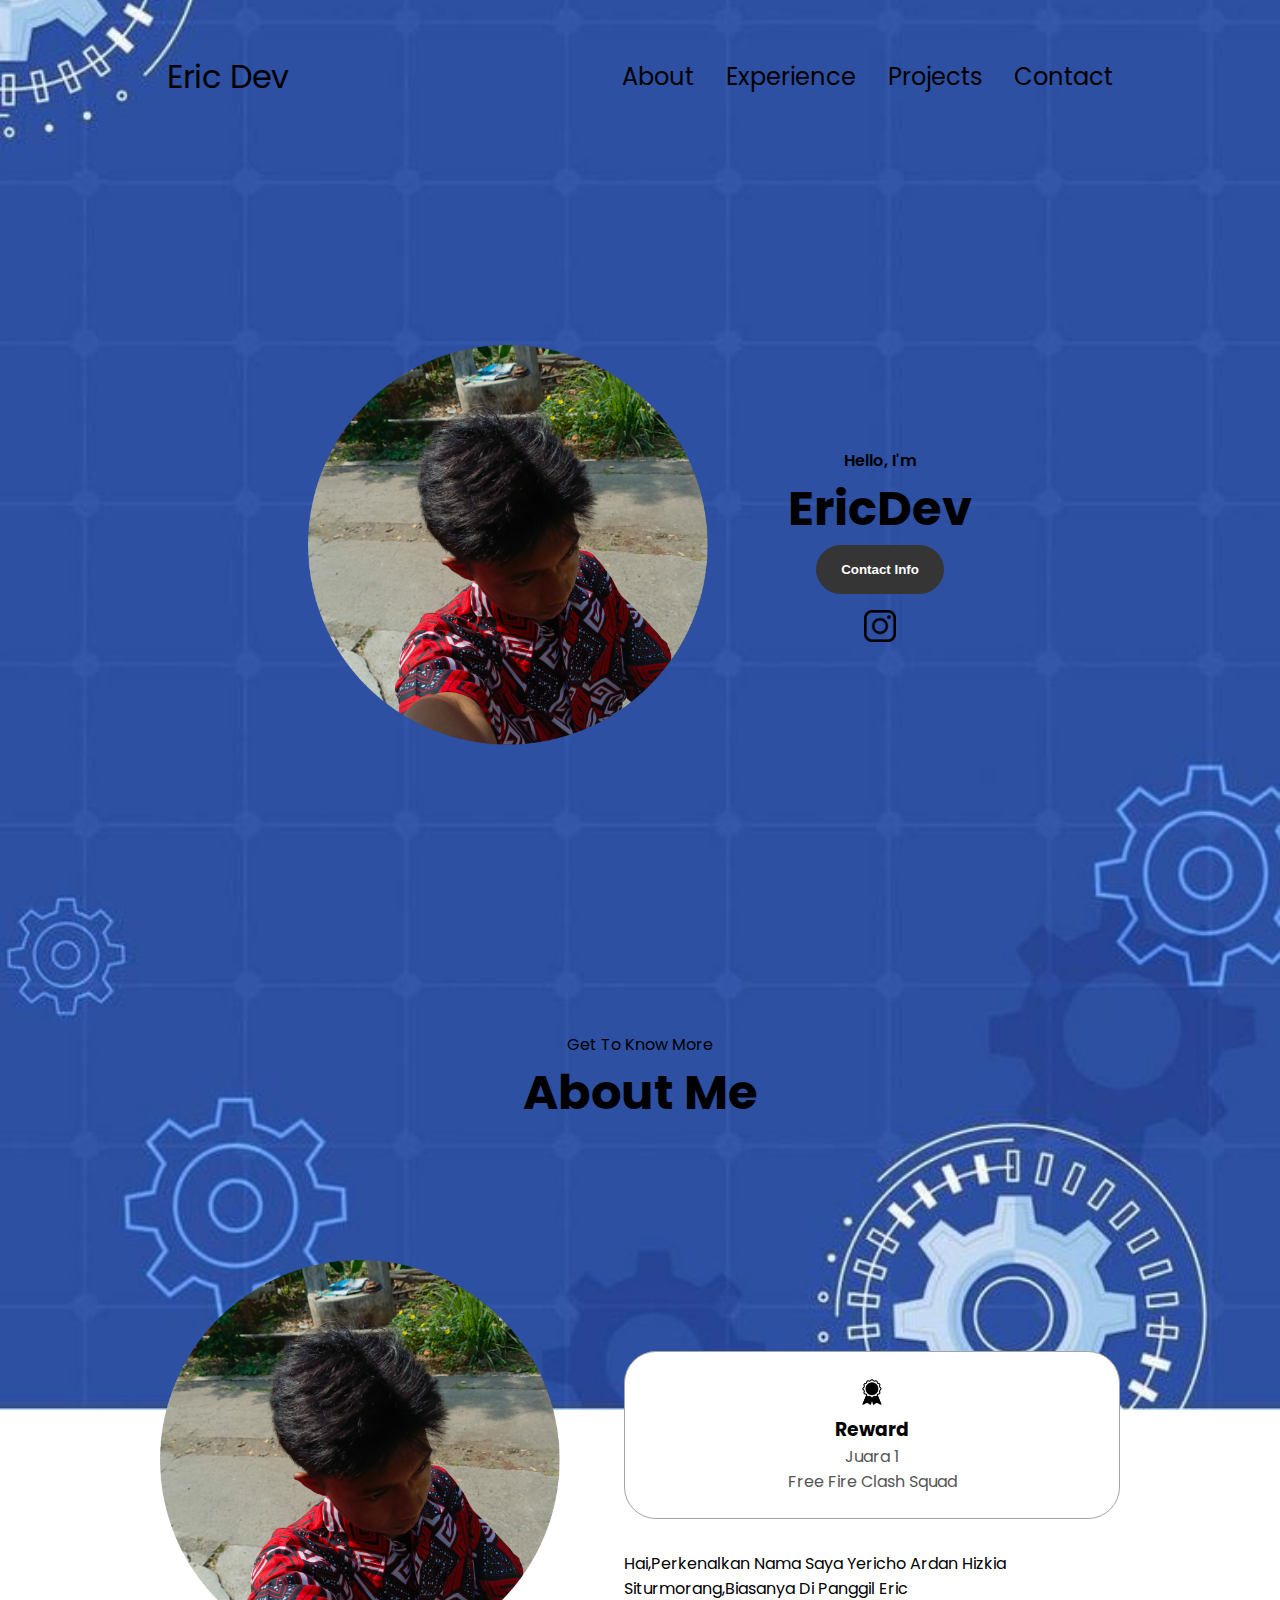
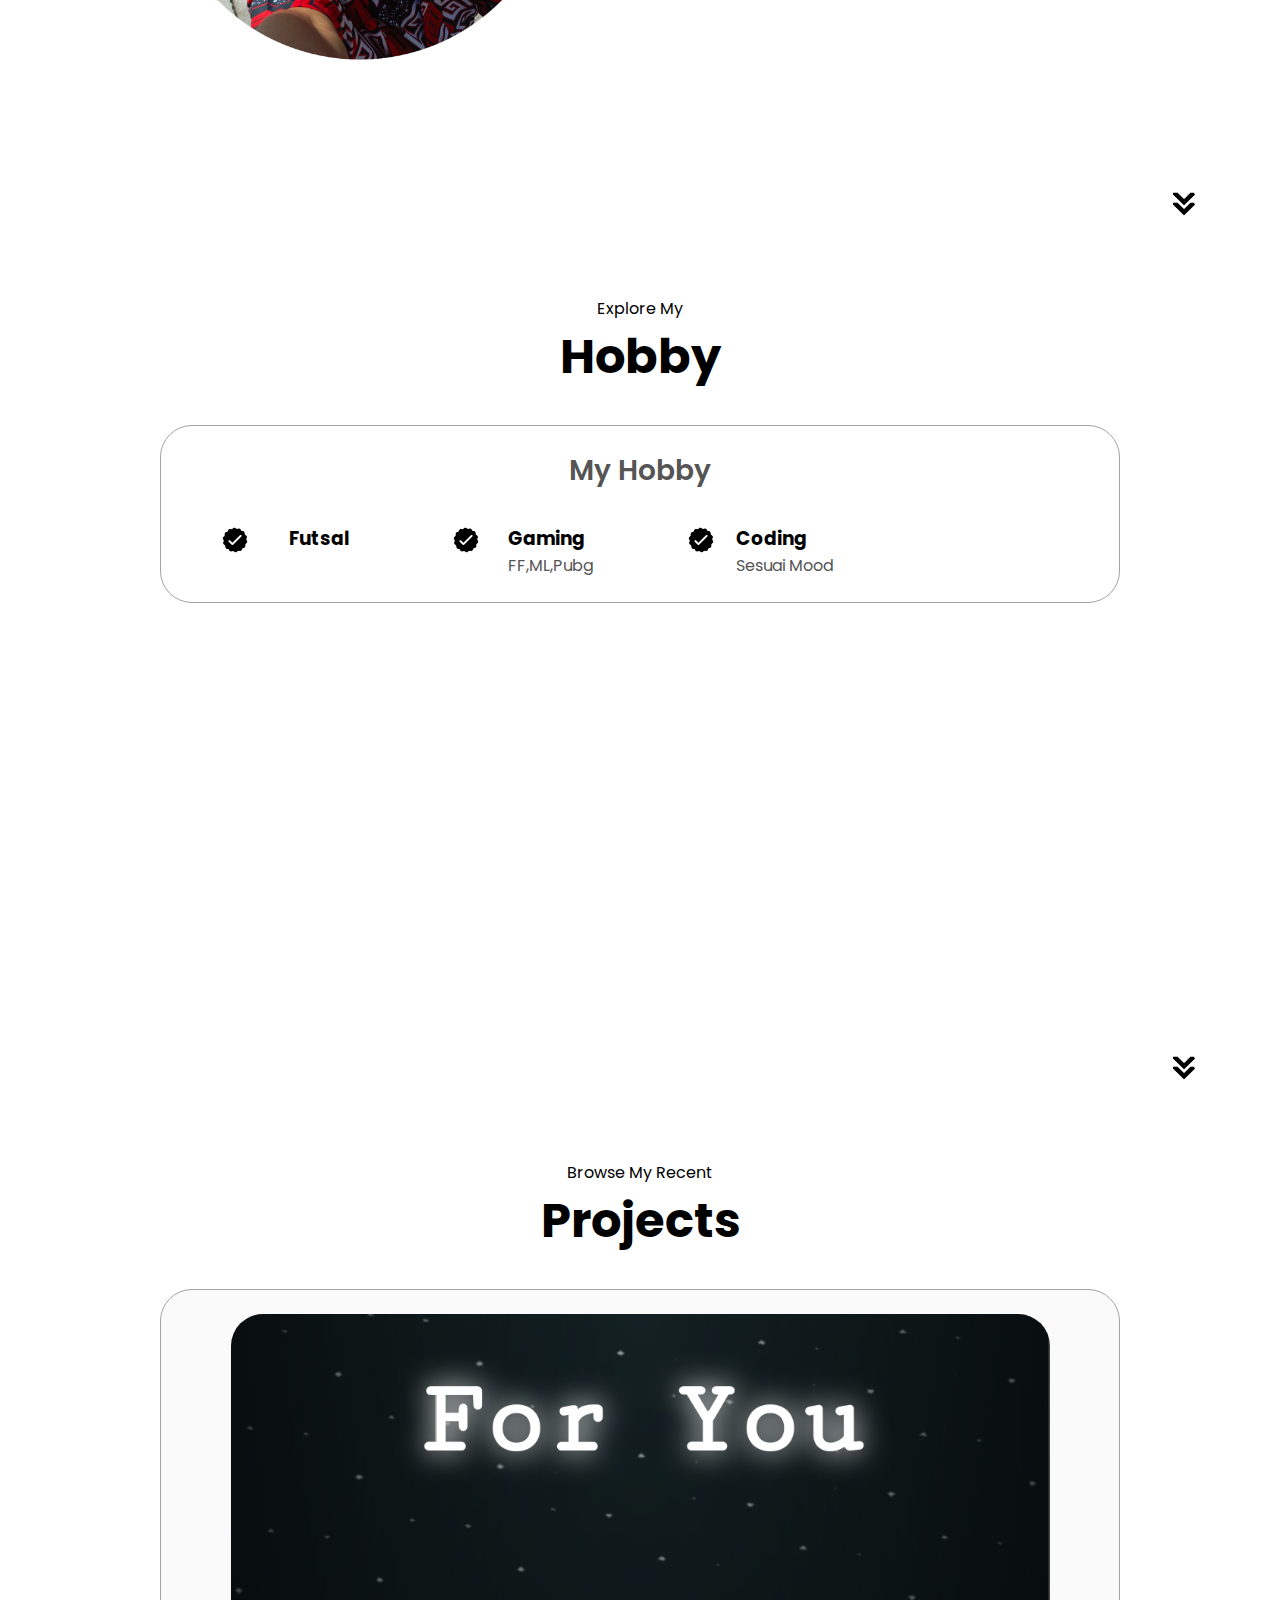
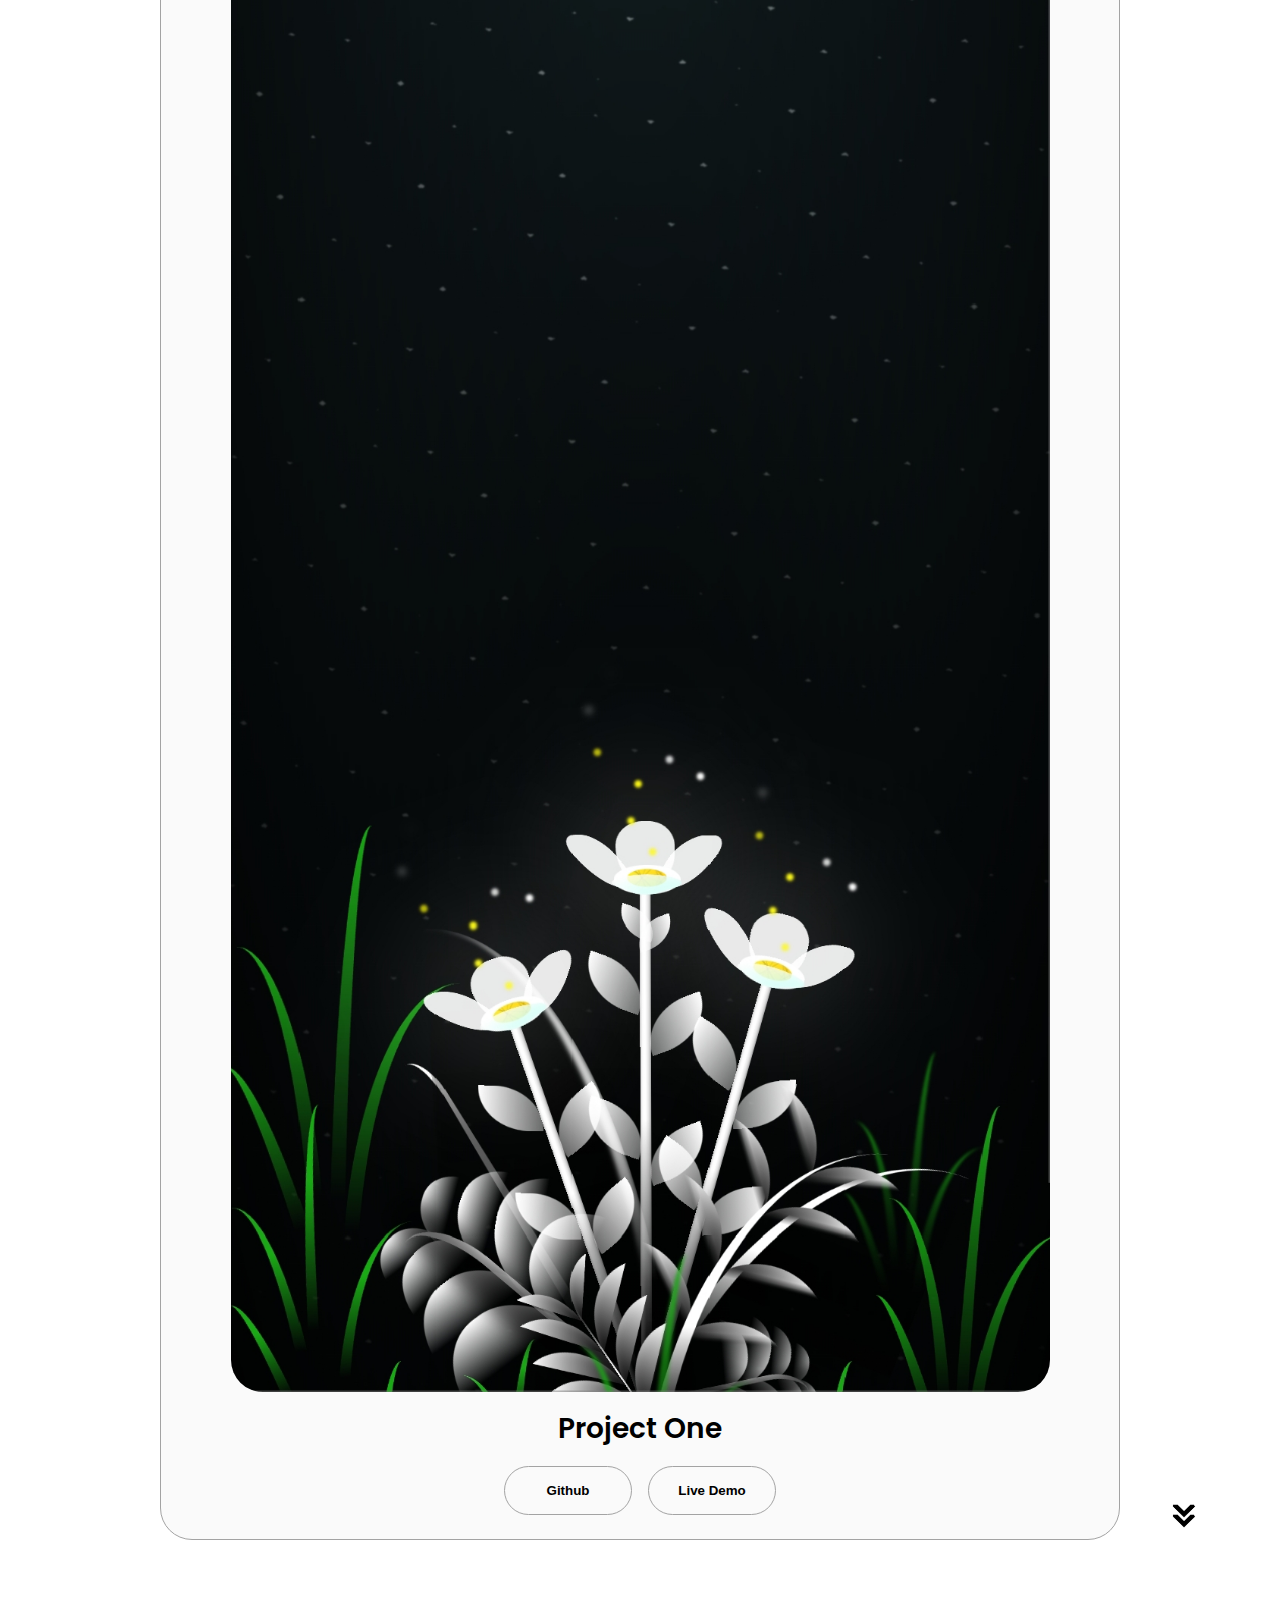
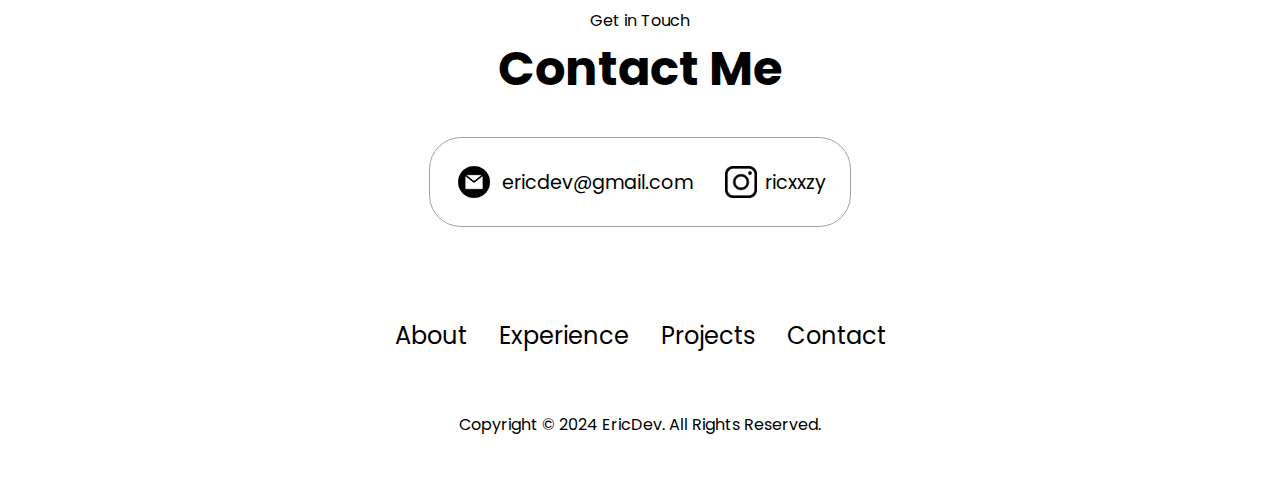
==== index.html @ 223beae3 "Update index.html" ====
<!DOCTYPE html>
<html lang="en">
  <head>
    <meta charset="UTF-8" />
    <meta http-equiv="X-UA-Compatible" content="IE=edge" />
    <meta name="viewport" content="width=device-width, initial-scale=1.0" />
    <title>My Website</title>
    <link rel="stylesheet" href="style.css" />
    <link rel="stylesheet" href="background.css" />
    <link rel="stylesheet" href="mediaqueries.css" />
  </head>
  <style type="text/css">
  .text {
    color:black;
  }
    </style>
  <body>
    <nav id="desktop-nav">
      <div class="logo">Eric Dev</div>
      <div>
        <ul class="nav-links">
          <li><a href="#about">About</a></li>
          <li><a href="#experience">Experience</a></li>
          <li><a href="#projects">Projects</a></li>
          <li><a href="#contact">Contact</a></li>
        </ul>
      </div>
    </nav>
    <nav id="hamburger-nav">
      <div class="logo">Welcome To My Website</div>
      <div class="hamburger-menu">
        <div class="hamburger-icon" onclick="toggleMenu()">
          <span></span>
          <span></span>
          <span></span>
        </div>
        <div class="menu-links">
          <li><a href="#about" onclick="toggleMenu()">About</a></li>
          <li><a href="#experience" onclick="toggleMenu()">Experience</a></li>
          <li><a href="#projects" onclick="toggleMenu()">Projects</a></li>
          <li><a href="#contact" onclick="toggleMenu()">Contact</a></li>
        </div>
      </div>
    </nav>
    <section id="profile">
      <div class="section__pic-container">
        <img src="./assets/profile-pic.png" alt="Ericdev profile picture" />
      </div>
      <div class="section__text">
        <p class="section__text__p1">Hello, I'm</p>
        <h1 class="title">EricDev</h1>
        <div class="btn-container">
          <button class="btn btn-color-1" onclick="location.href='./#contact'">
            Contact Info
          </button>
        </div>
        <div id="socials-container">
          <img
            src="./assets/ig.png"
            alt="My Instagram profile"
            class="icon"
            onclick="location.href='https://instagram.com/ricxxzy'"
          />
        </div>
      </div>
    </section>
    <section id="about">
      <p class="section__text__p1">Get To Know More</p>
      <h1 class="title">About Me</h1>
      <div class="section-container">
        <div class="section__pic-container">
          <img
            src="./assets/about-pic.png"
            alt="Profile picture"
            class="about-pic"
          />
        </div>
        <div class="about-details-container">
          <div class="about-containers">
            <div class="details-container">
              <img
                src="./assets/experience.png"
                alt="Experience icon"
                class="icon"
              />
              <h3>Reward</h3>
              <p>Juara 1<br />Free Fire Clash Squad</p>
            </div>
            
          </div>
          <div class="text-container">
            <p class = "text">Hai,Perkenalkan Nama Saya Yericho Ardan Hizkia Siturmorang,Biasanya Di Panggil Eric
            </p>
          </div>
        </div>
      </div>
      <img
        src="./assets/arrow.png"
        alt="Arrow icon"
        class="icon arrow"
        onclick="location.href='./#experience'"
      />
    </section>
    <section id="experience">
      <p class="section__text__p1">Explore My</p>
      <h1 class="title">Hobby</h1>
      <div class="experience-details-container">
        <div class="about-containers">
          <div class="details-container">
            <h2 class="experience-sub-title">My Hobby</h2>
            <div class="article-container">
              <article>
                <img
                  src="./assets/checkmark.png"
                  alt="Experience icon"
                  class="icon"
                />
                <div>
                  <h3>Futsal</h3>
                </div>
              </article>
              <article>
                <img
                  src="./assets/checkmark.png"
                  alt="Experience icon"
                  class="icon"
                />
                <div>
                  <h3>Gaming</h3>
                  <p>FF,ML,Pubg</p>
                </div>
              </article>
              <article>
                <img
                  src="./assets/checkmark.png"
                  alt="Experience icon"
                  class="icon"
                />
                <div>
                  <h3>Coding</h3>
                  <p>Sesuai Mood</p>
                </div>
              </article>
              <article>
                <div>
        </div>
      </div>
      <img
        src="./assets/arrow.png"
        alt="Arrow icon"
        class="icon arrow"
        onclick="location.href='./#projects'"
      />
    </section>
    <section id="projects">
      <p class="section__text__p1">Browse My Recent</p>
      <h1 class="title">Projects</h1>
      <div class="experience-details-container">
        <div class="about-containers">
          <div class="details-container color-container">
            <div class="article-container">
              <img
                src="./assets/project-1.png"
                alt="Project 1"
                class="project-img"
              />
            </div>
            <h2 class="experience-sub-title project-title">Project One</h2>
            <div class="btn-container">
              <button
                class="btn btn-color-2 project-btn"
                onclick="location.href='https://github.com/'"
              >
                Github
              </button>
              <button
                class="btn btn-color-2 project-btn"
                onclick="location.href='https://ericdev-flowers.vercel.app/?fbclid=PAZXh0bgNhZW0CMTEAAaYClz8H4-Y7DY9IBURVRa41M6lvwmF_XCbCijLH_GKK-dibn9bnYr5woXQ_aem_QHNn-zmM6nNwfSq09KwP0Q'"
              >
                Live Demo
              </button>
            </div>
          </div>
        </div>
      </div>
      <img
        src="./assets/arrow.png"
        alt="Arrow icon"
        class="icon arrow"
        onclick="location.href='./#contact'"
      />
    </section>
    <section id="contact">
      <p class="section__text__p1">Get in Touch</p>
      <h1 class="title">Contact Me</h1>
      <div class="contact-info-upper-container">
        <div class="contact-info-container">
          <img
            src="./assets/email.png"
            alt="Email icon"
            class="icon contact-icon email-icon"
          />
          <p><a href="ericdev@gmail.com">ericdev@gmail.com</a></p>
        </div>
        <div class="contact-info-container">
          <img
            src="./assets/ig.png"
            alt="Instagram icon"
            class="icon contact-icon"
          />
          <p><a href="https://www.instgram.com/ricxxzy">ricxxzy</a></p>
        </div>
      </div>
    </section>
    <footer>
      <nav>
        <div class="nav-links-container">
          <ul class="nav-links">
            <li><a href="#about">About</a></li>
            <li><a href="#experience">Experience</a></li>
            <li><a href="#projects">Projects</a></li>
            <li><a href="#contact">Contact</a></li>
          </ul>
        </div>
      </nav>
      <p class = "text">Copyright &#169; 2024 EricDev. All Rights Reserved.</p>
    </footer>
    <script src="script.js"></script>
  </body>
</html>
---- style.css ----
/* GENERAL */

@import url("https://fonts.googleapis.com/css2?family=Poppins:wght@300;400;500;600&display=swap");

* {
  margin: 0;
  padding: 0;
}

body {
  font-family: "Poppins", sans-serif;
}

html {
  scroll-behavior: smooth;
}

p {
  color: rgb(85, 85, 85);
}

/* TRANSITION */

a,
.btn {
  transition: all 300ms ease;
}

/* DESKTOP NAV */

nav,
.nav-links {
  display: flex;
}

nav {
  justify-content: space-around;
  align-items: center;
  height: 17vh;
}

.nav-links {
  gap: 2rem;
  list-style: none;
  font-size: 1.5rem;
}

a {
  color: black;
  text-decoration: none;
  text-decoration-color: white;
}

a:hover {
  color: grey;
  text-decoration: underline;
  text-underline-offset: 1rem;
  text-decoration-color: rgb(181, 181, 181);
}

.logo {
  font-size: 2rem;
}

.logo:hover {
  cursor: default;
}

/* HAMBURGER MENU */

#hamburger-nav {
  display: none;
}

.hamburger-menu {
  position: relative;
  display: inline-block;
}

.hamburger-icon {
  display: flex;
  flex-direction: column;
  justify-content: space-between;
  height: 24px;
  width: 30px;
  cursor: pointer;
}

.hamburger-icon span {
  width: 100%;
  height: 2px;
  background-color: black;
  transition: all 0.3 ease-in-out;
}

.menu-links {
  position: absolute;
  top: 100%;
  right: 0;
  background-color: white;
  width: fit-content;
  max-height: 0;
  overflow: hidden;
  transition: all 0.3 ease-in-out;
}

.menu-links a {
  display: block;
  padding: 10px;
  text-align: center;
  font-size: 1.5rem;
  color: black;
  text-decoration: none;
  transition: all 0.3 ease-in-out;
}

.menu-links li {
  list-style: none;
}

.menu-links.open {
  max-height: 300px;
}

.hamburger-icon.open span:first-child {
  transform: rotate(45deg) translate(10px, 5px);
}

.hamburger-icon.open span:nth-child(2) {
  opacity: 0;
}

.hamburger-icon.open span:last-child {
  transform: rotate(-45deg) translate(10px, -5px);
}

.hamburger-icon span:first-child {
  transform: none;
}

.hamburger-icon span:first-child {
  opacity: 1;
}

.hamburger-icon span:first-child {
  transform: none;
}

/* SECTIONS */

section {
  padding-top: 4vh;
  height: 96vh;
  margin: 0 10rem;
  box-sizing: border-box;
  min-height: fit-content;
}

.section-container {
  display: flex;
}

/* PROFILE SECTION */

#profile {
  display: flex;
  justify-content: center;
  gap: 5rem;
  height: 80vh;
}

.section__pic-container {
  display: flex;
  height: 400px;
  width: 400px;
  margin: auto 0;
}

.section__text {
  align-self: center;
  text-align: center;
}

.section__text p {
  font-weight: 600;
}

.section__text__p1 {
  text-align: center;
  color: black;
}

.section__text__p2 {
  font-size: 1.75rem;
  margin-bottom: 1rem;
}

.title {
  font-size: 3rem;
  text-align: center;
}

#socials-container {
  display: flex;
  justify-content: center;
  margin-top: 1rem;
  gap: 1rem;
}

/* ICONS */

.icon {
  cursor: pointer;
  height: 2rem;
}

/* BUTTONS */

.btn-container {
  display: flex;
  justify-content: center;
  gap: 1rem;
}

.btn {
  font-weight: 600;
  transition: all 300ms ease;
  padding: 1rem;
  width: 8rem;
  border-radius: 2rem;
}

.btn-color-1,
.btn-color-2 {
  border: rgb(53, 53, 53) 0.1rem solid;
}

.btn-color-1:hover,
.btn-color-2:hover {
  cursor: pointer;
}

.btn-color-1,
.btn-color-2:hover {
  background: rgb(53, 53, 53);
  color: white;
}

.btn-color-1:hover {
  background: rgb(0, 0, 0);
}

.btn-color-2 {
  background: none;
}

.btn-color-2:hover {
  border: rgb(255, 255, 255) 0.1rem solid;
}

.btn-container {
  gap: 1rem;
}

/* ABOUT SECTION */

#about {
  position: relative;
}

.about-containers {
  gap: 2rem;
  margin-bottom: 2rem;
  margin-top: 2rem;
}

.about-details-container {
  justify-content: center;
  flex-direction: column;
}

.about-containers,
.about-details-container {
  display: flex;
}

.about-pic {
  border-radius: 2rem;
}

.arrow {
  position: absolute;
  right: -5rem;
  bottom: 2.5rem;
}

.details-container {
  padding: 1.5rem;
  flex: 1;
  background: white;
  border-radius: 2rem;
  border: rgb(53, 53, 53) 0.1rem solid;
  border-color: rgb(163, 163, 163);
  text-align: center;
}

.section-container {
  gap: 4rem;
  height: 80%;
}

.section__pic-container {
  height: 400px;
  width: 400px;
  margin: auto 0;
}

/* EXPERIENCE SECTION */

#experience {
  position: relative;
}

.experience-sub-title {
  color: rgb(85, 85, 85);
  font-weight: 600;
  font-size: 1.75rem;
  margin-bottom: 2rem;
}

.experience-details-container {
  display: flex;
  justify-content: center;
  flex-direction: column;
}

.article-container {
  display: flex;
  text-align: initial;
  flex-wrap: wrap;
  flex-direction: row;
  gap: 2.5rem;
  justify-content: space-around;
}

article {
  display: flex;
  width: 10rem;
  justify-content: space-around;
  gap: 0.5rem;
}

article .icon {
  cursor: default;
}

/* PROJECTS SECTION */

#projects {
  position: relative;
}

.color-container {
  border-color: rgb(163, 163, 163);
  background: rgb(250, 250, 250);
}

.project-img {
  border-radius: 2rem;
  width: 90%;
  height: 90%;
}

.project-title {
  margin: 1rem;
  color: black;
}

.project-btn {
  color: black;
  border-color: rgb(163, 163, 163);
}

/* CONTACT */

#contact {
  display: flex;
  justify-content: center;
  flex-direction: column;
  height: 70vh;
}

.contact-info-upper-container {
  display: flex;
  justify-content: center;
  border-radius: 2rem;
  border: rgb(53, 53, 53) 0.1rem solid;
  border-color: rgb(163, 163, 163);
  background: (250, 250, 250);
  margin: 2rem auto;
  padding: 0.5rem;
}

.contact-info-container {
  display: flex;
  align-items: center;
  justify-content: center;
  gap: 0.5rem;
  margin: 1rem;
}

.contact-info-container p {
  font-size: larger;
}

.contact-icon {
  cursor: default;
}

.email-icon {
  height: 2.5rem;
}

/* FOOTER SECTION */

footer {
  height: 26vh;
  margin: 0 1rem;
}

footer p {
  text-align: center;
}
---- background.css ----
body{
  background-image: url(background.jpg);
  background-repeat: no-repeat;
  background-position: center;
  background-attachment: fixed;
  background-size: cover;
}
---- mediaqueries.css ----
@media screen and (max-width: 1400px) {
  #profile {
    height: 83vh;
    margin-bottom: 6rem;
  }
  .about-containers {
    flex-wrap: wrap;
  }
  #contact,
  #projects {
    height: fit-content;
  }
}

@media screen and (max-width: 1200px) {
  #desktop-nav {
    display: none;
  }
  #hamburger-nav {
    display: flex;
  }
  #experience,
  .experience-details-container {
    margin-top: 2rem;
  }
  #profile,
  .section-container {
    display: block;
  }
  .arrow {
    display: none;
  }
  section,
  .section-container {
    height: fit-content;
  }
  section {
    margin: 0 5%;
  }
  .section__pic-container {
    width: 275px;
    height: 275px;
    margin: 0 auto 2rem;
  }
  .about-containers {
    margin-top: 0;
  }
}

@media screen and (max-width: 600px) {
  #contact,
  footer {
    height: 40vh;
  }
  #profile {
    height: 83vh;
    margin-bottom: 0;
  }
  article {
    font-size: 1rem;
  }
  footer nav {
    height: fit-content;
    margin-bottom: 2rem;
  }
  .about-containers,
  .contact-info-upper-container,
  .btn-container {
    flex-wrap: wrap;
  }
  .contact-info-container {
    margin: 0;
  }
  .contact-info-container p,
  .nav-links li a {
    font-size: 1rem;
  }
  .experience-sub-title {
    font-size: 1.25rem;
  }
  .logo {
    font-size: 1.5rem;
  }
  .nav-links {
    flex-direction: column;
    gap: 0.5rem;
    text-align: center;
  }
  .section__pic-container {
    width: auto;
    height: 46vw;
    justify-content: center;
  }
  .section__text__p2 {
    font-size: 1.25rem;
  }
  .title {
    font-size: 2rem;
  }
  .text-container {
    text-align: justify;
  }
}
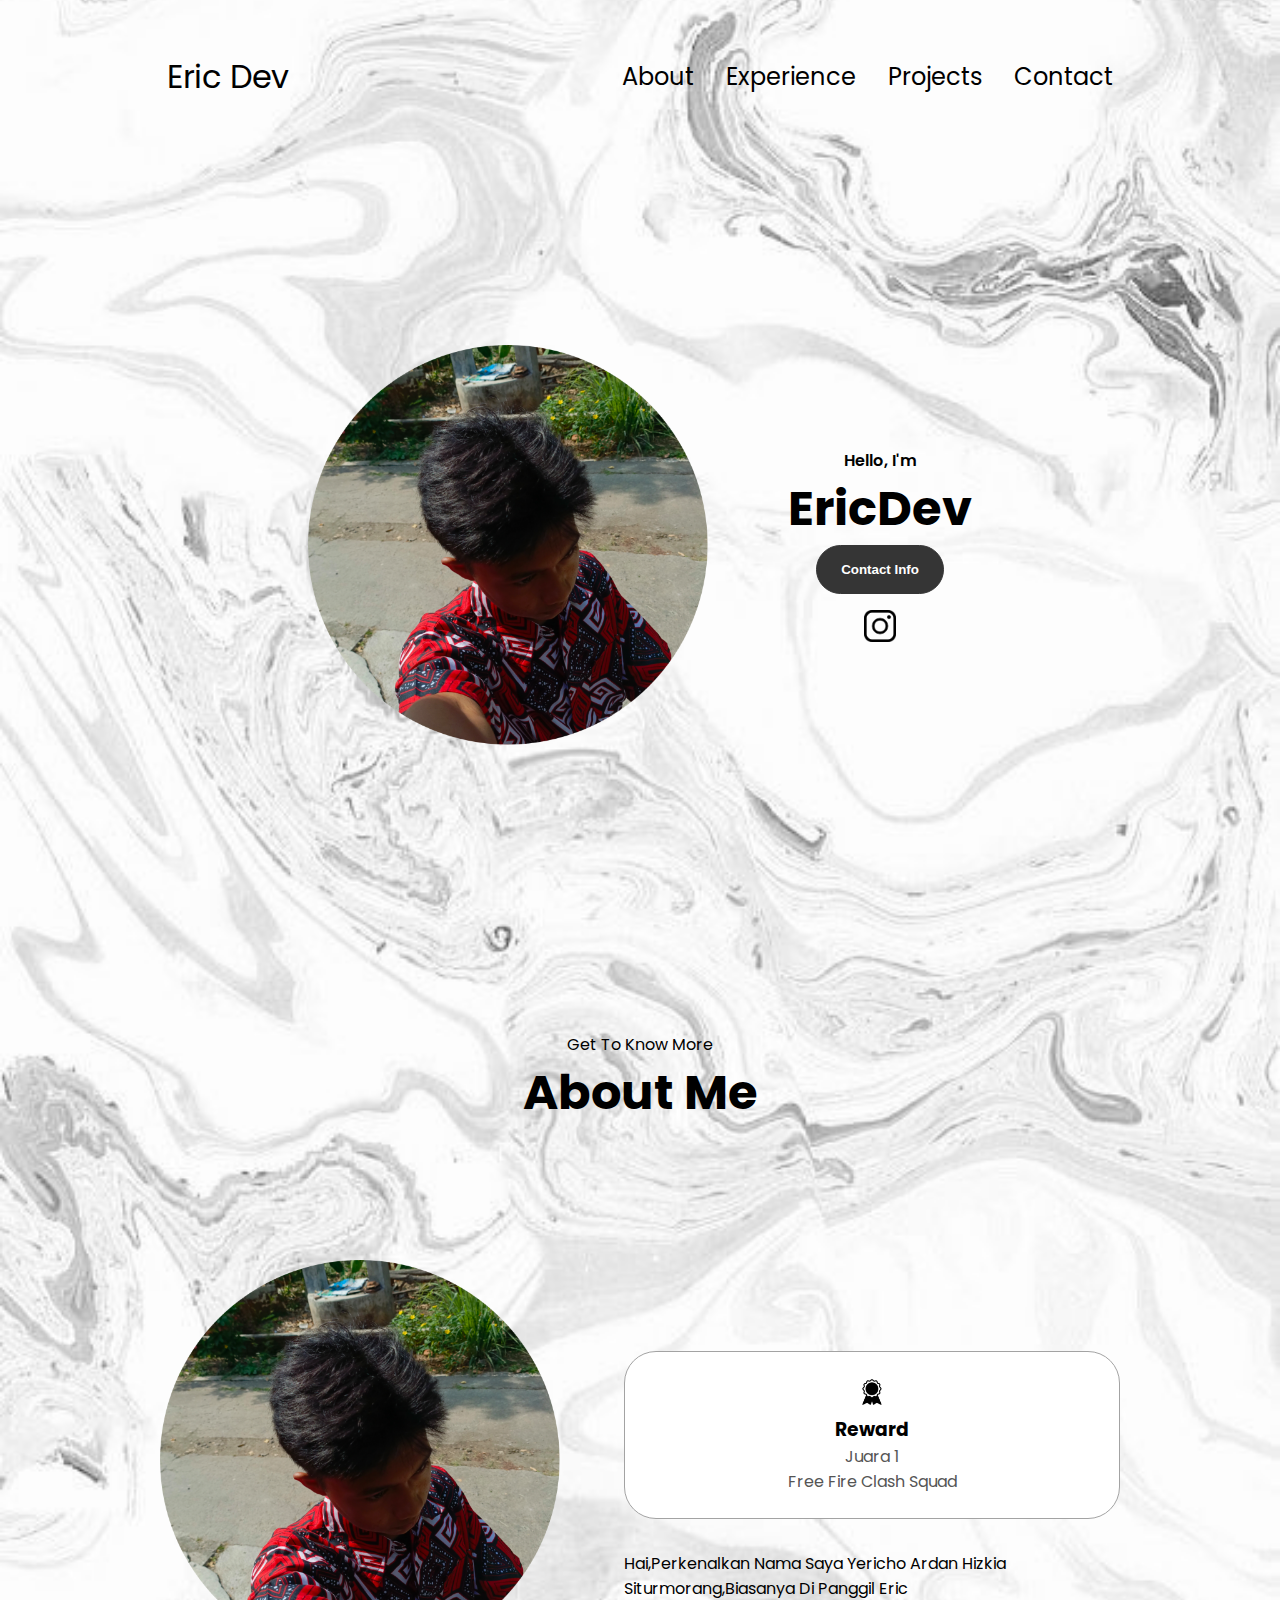
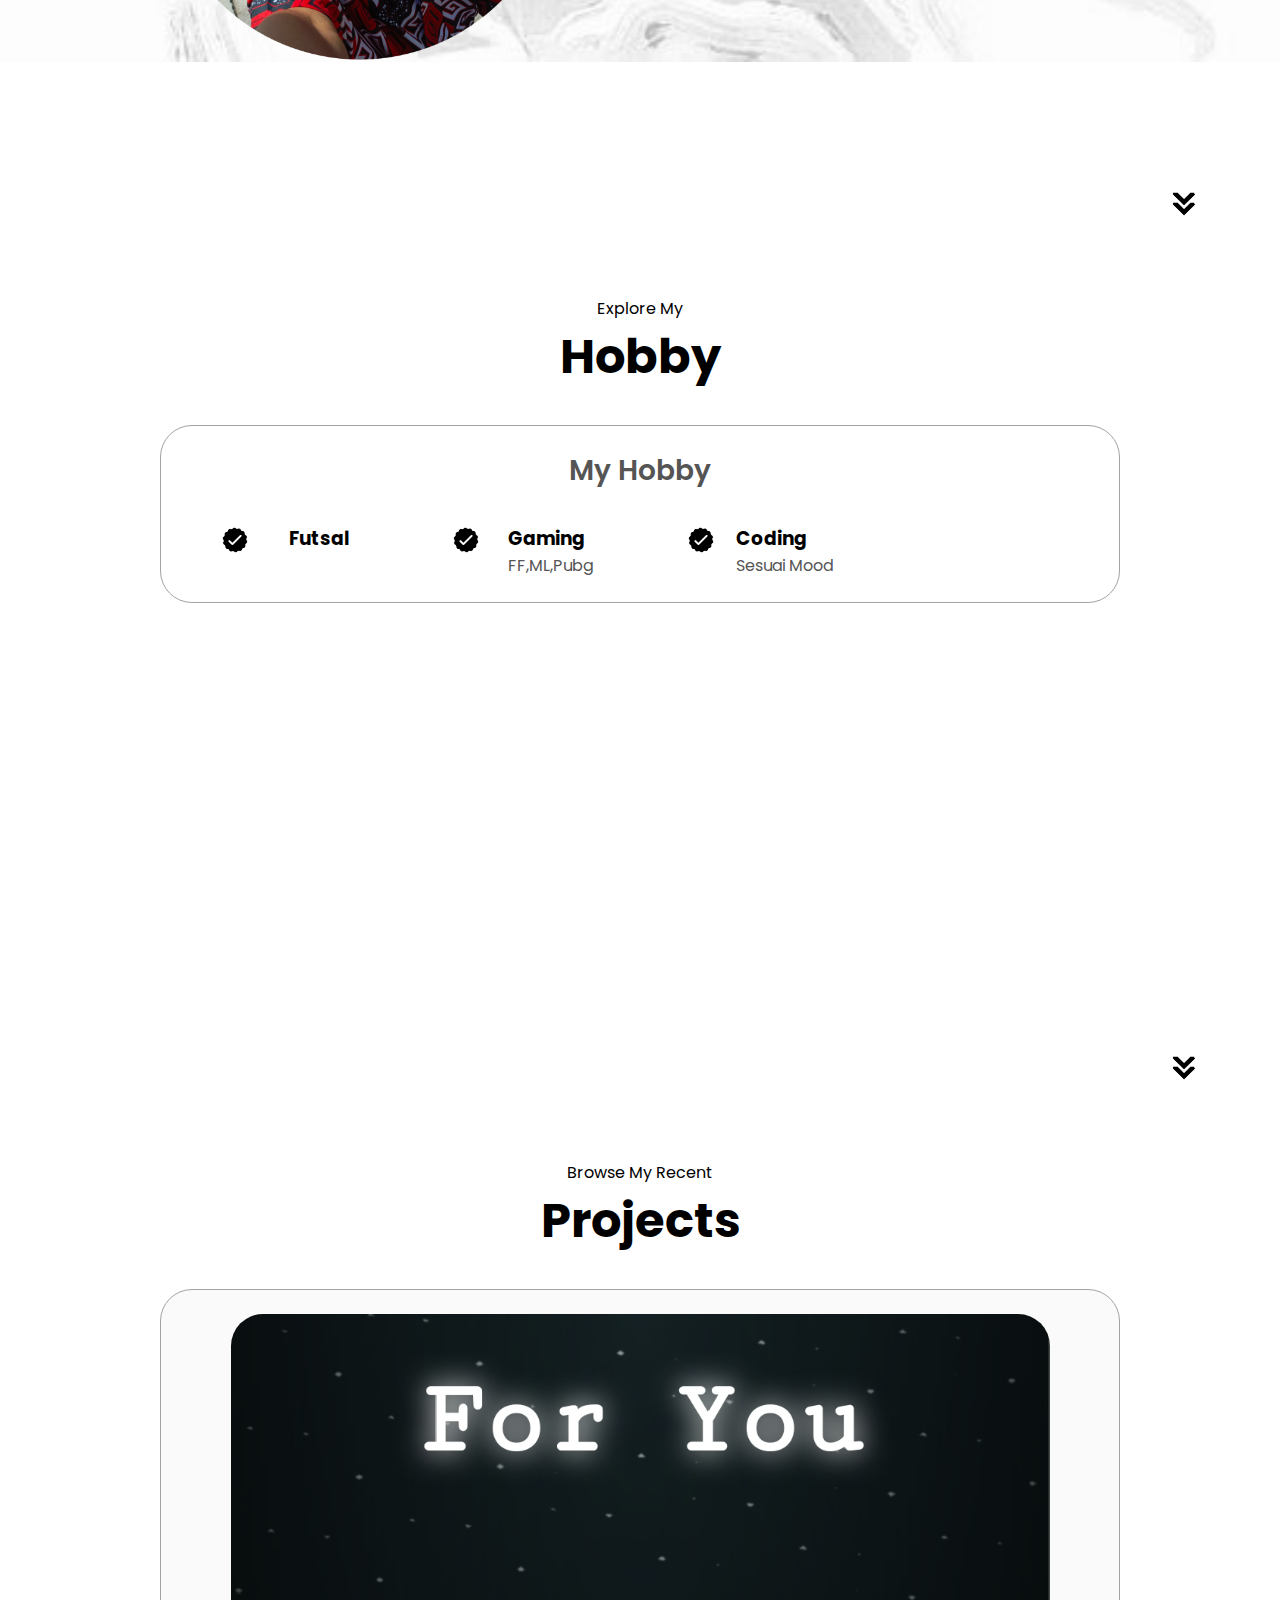
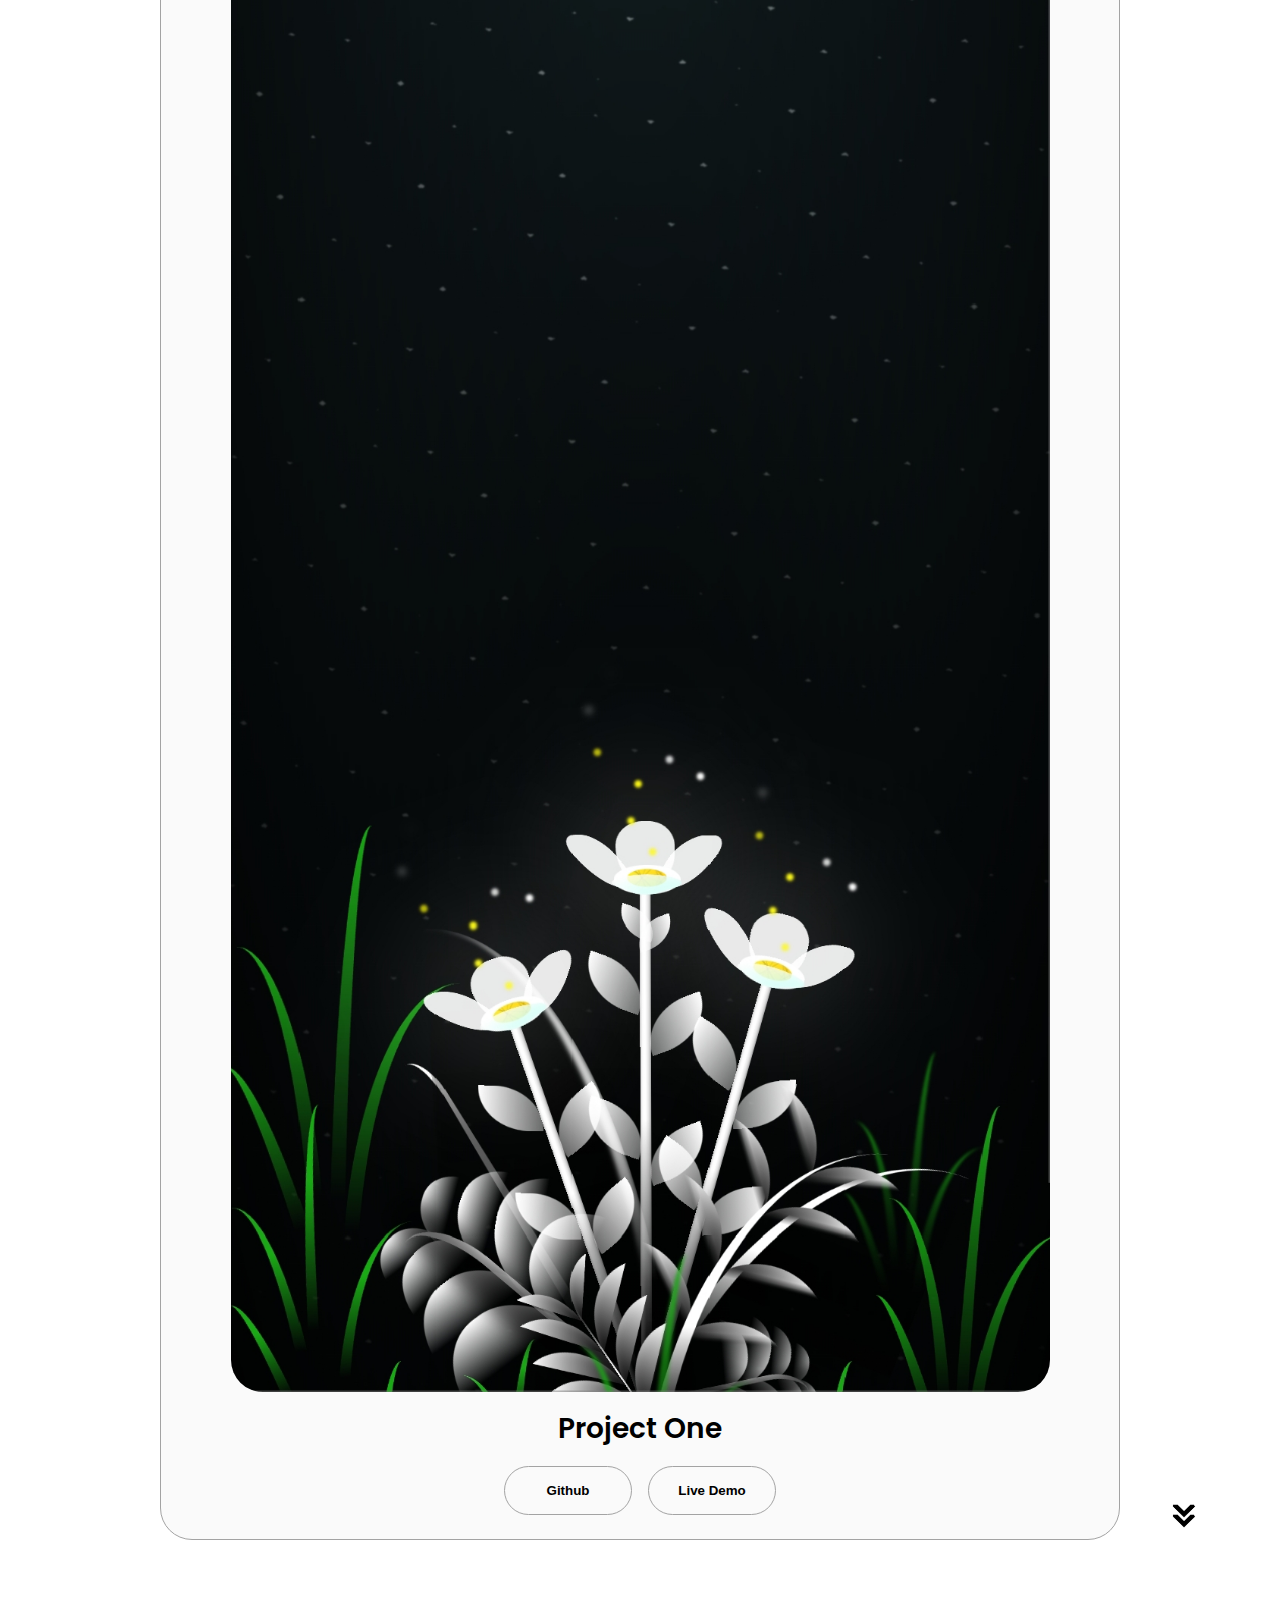
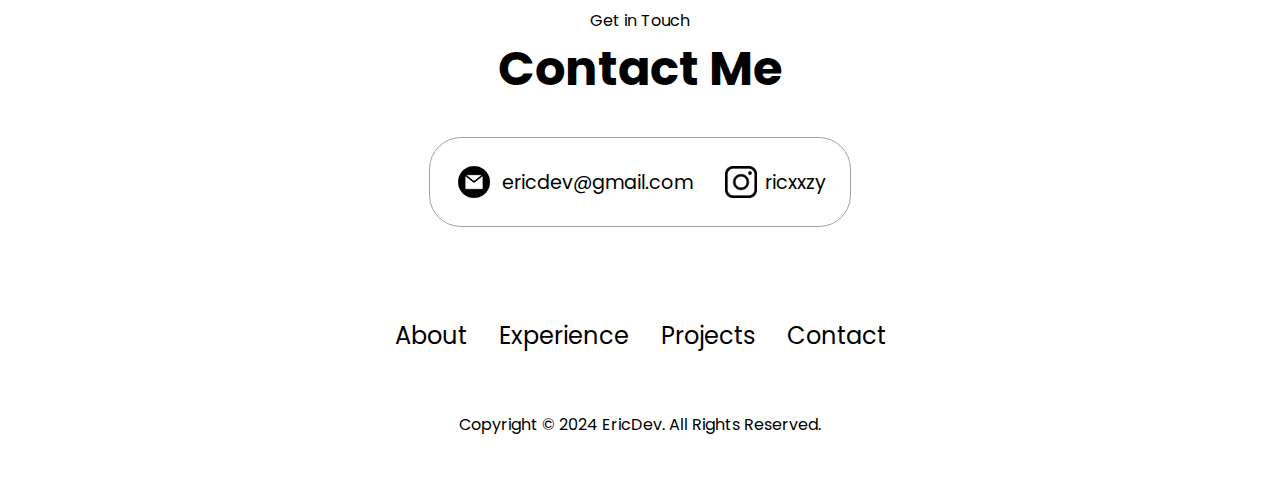
==== commit 99a9edab: "Update index.html" ====
--- a/index.html
+++ b/index.html
@@ -208,7 +208,7 @@
             alt="Instagram icon"
             class="icon contact-icon"
           />
-          <p><a href="https://www.instgram.com/ricxxzy">ricxxzy</a></p>
+          <p><a href="https://www.instagram.com/ricxxzy">ricxxzy</a></p>
         </div>
       </div>
     </section>
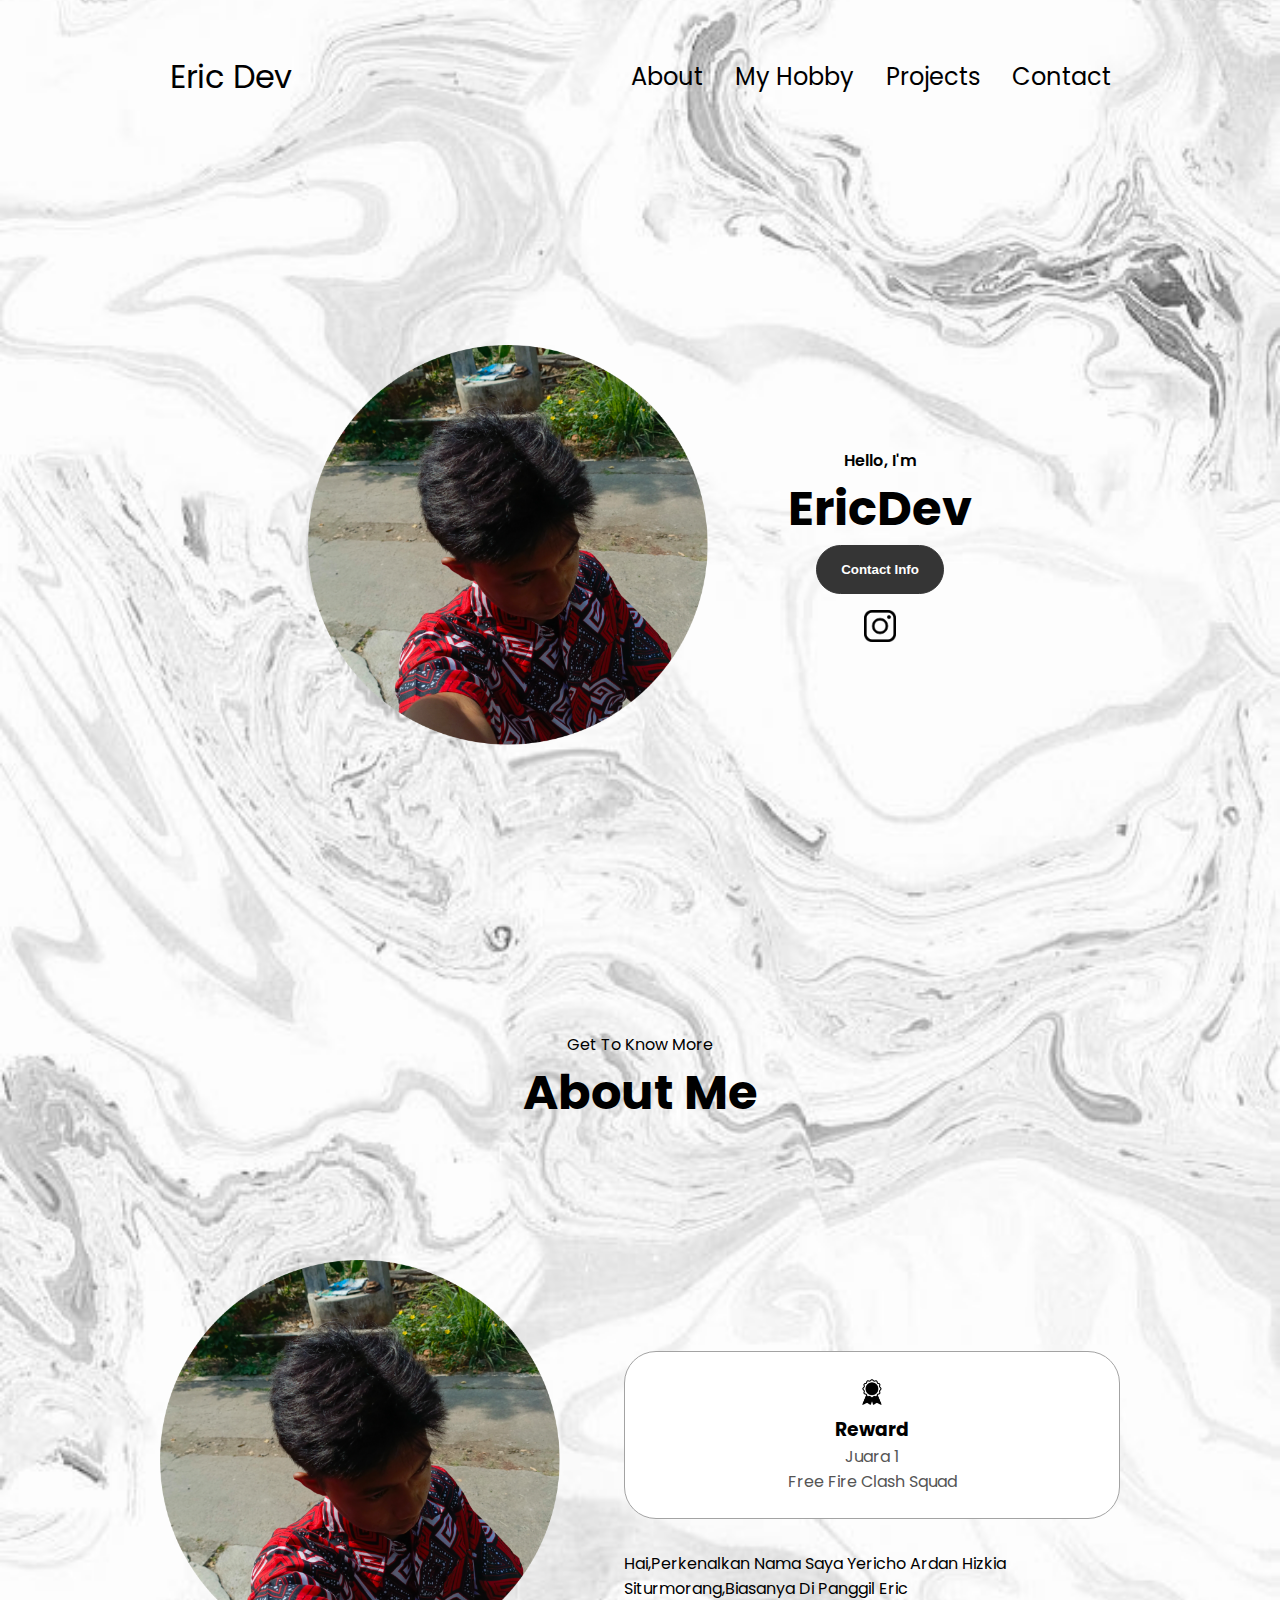
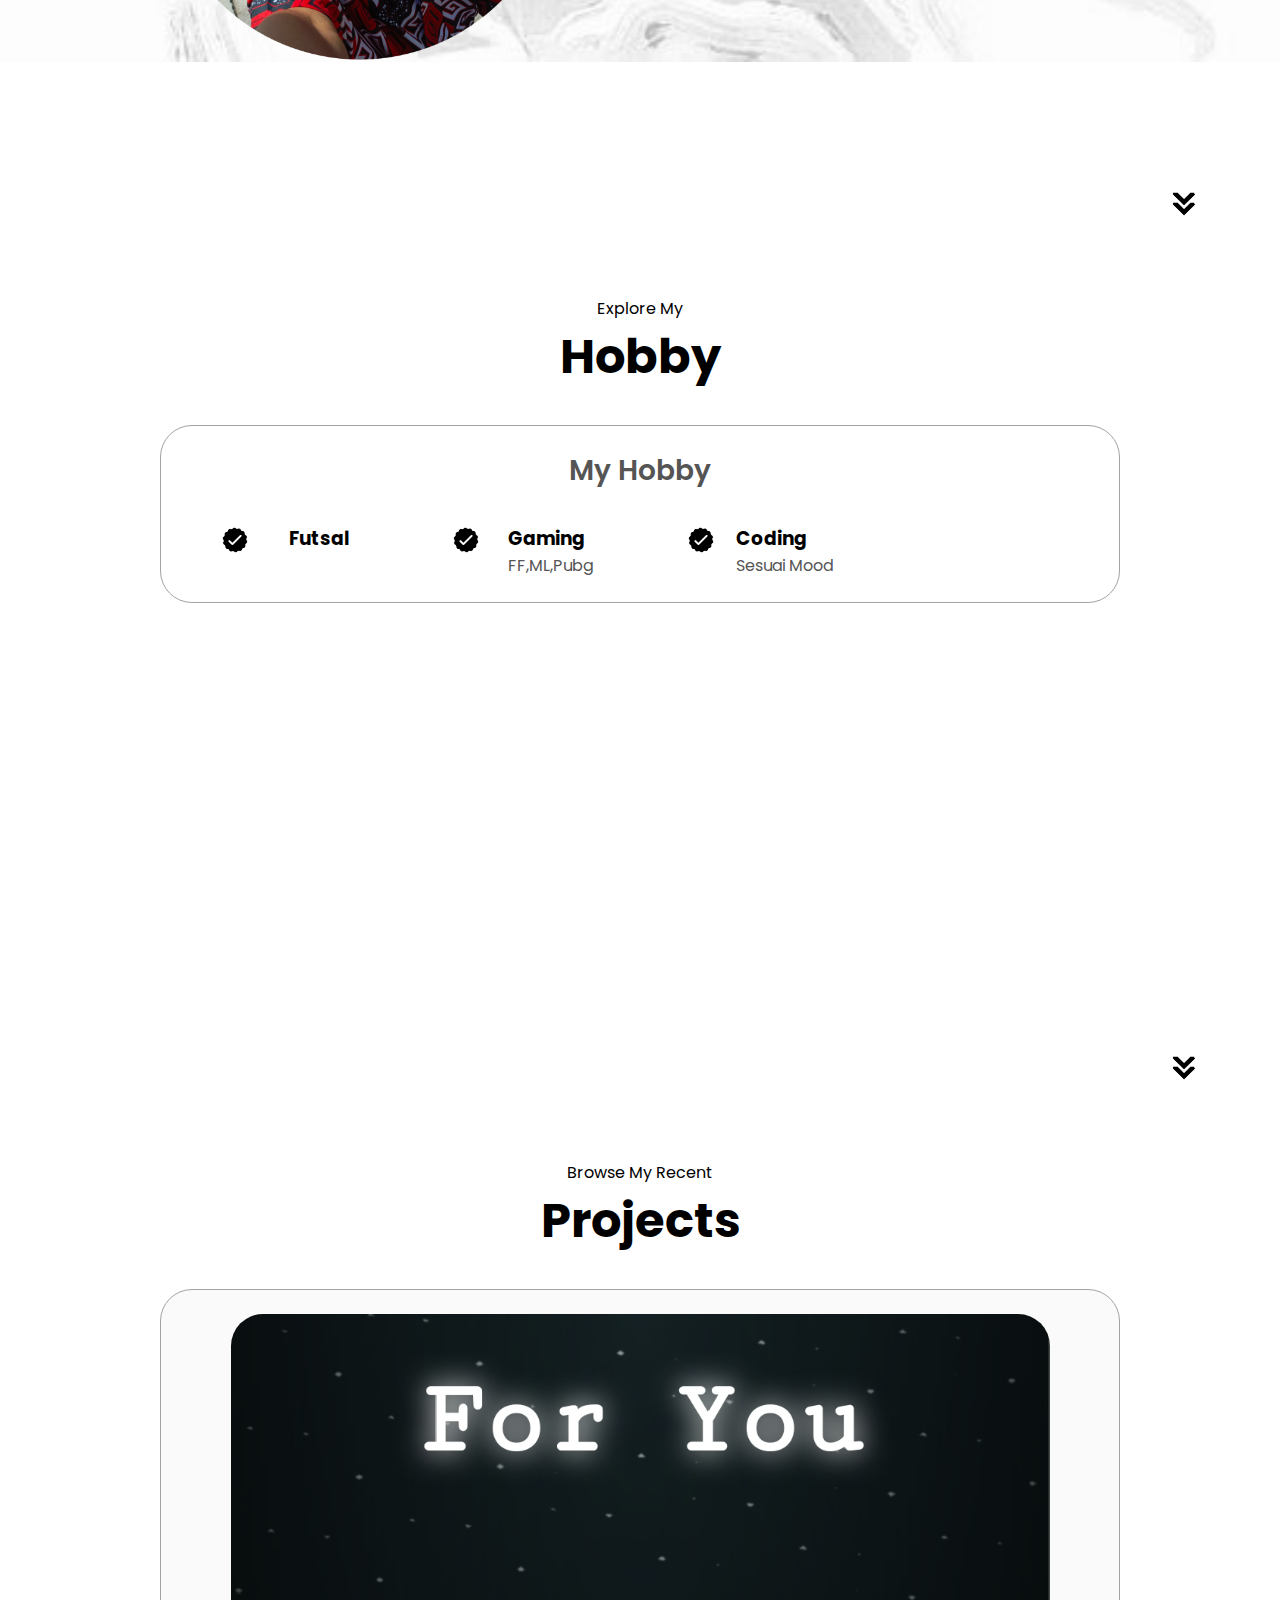
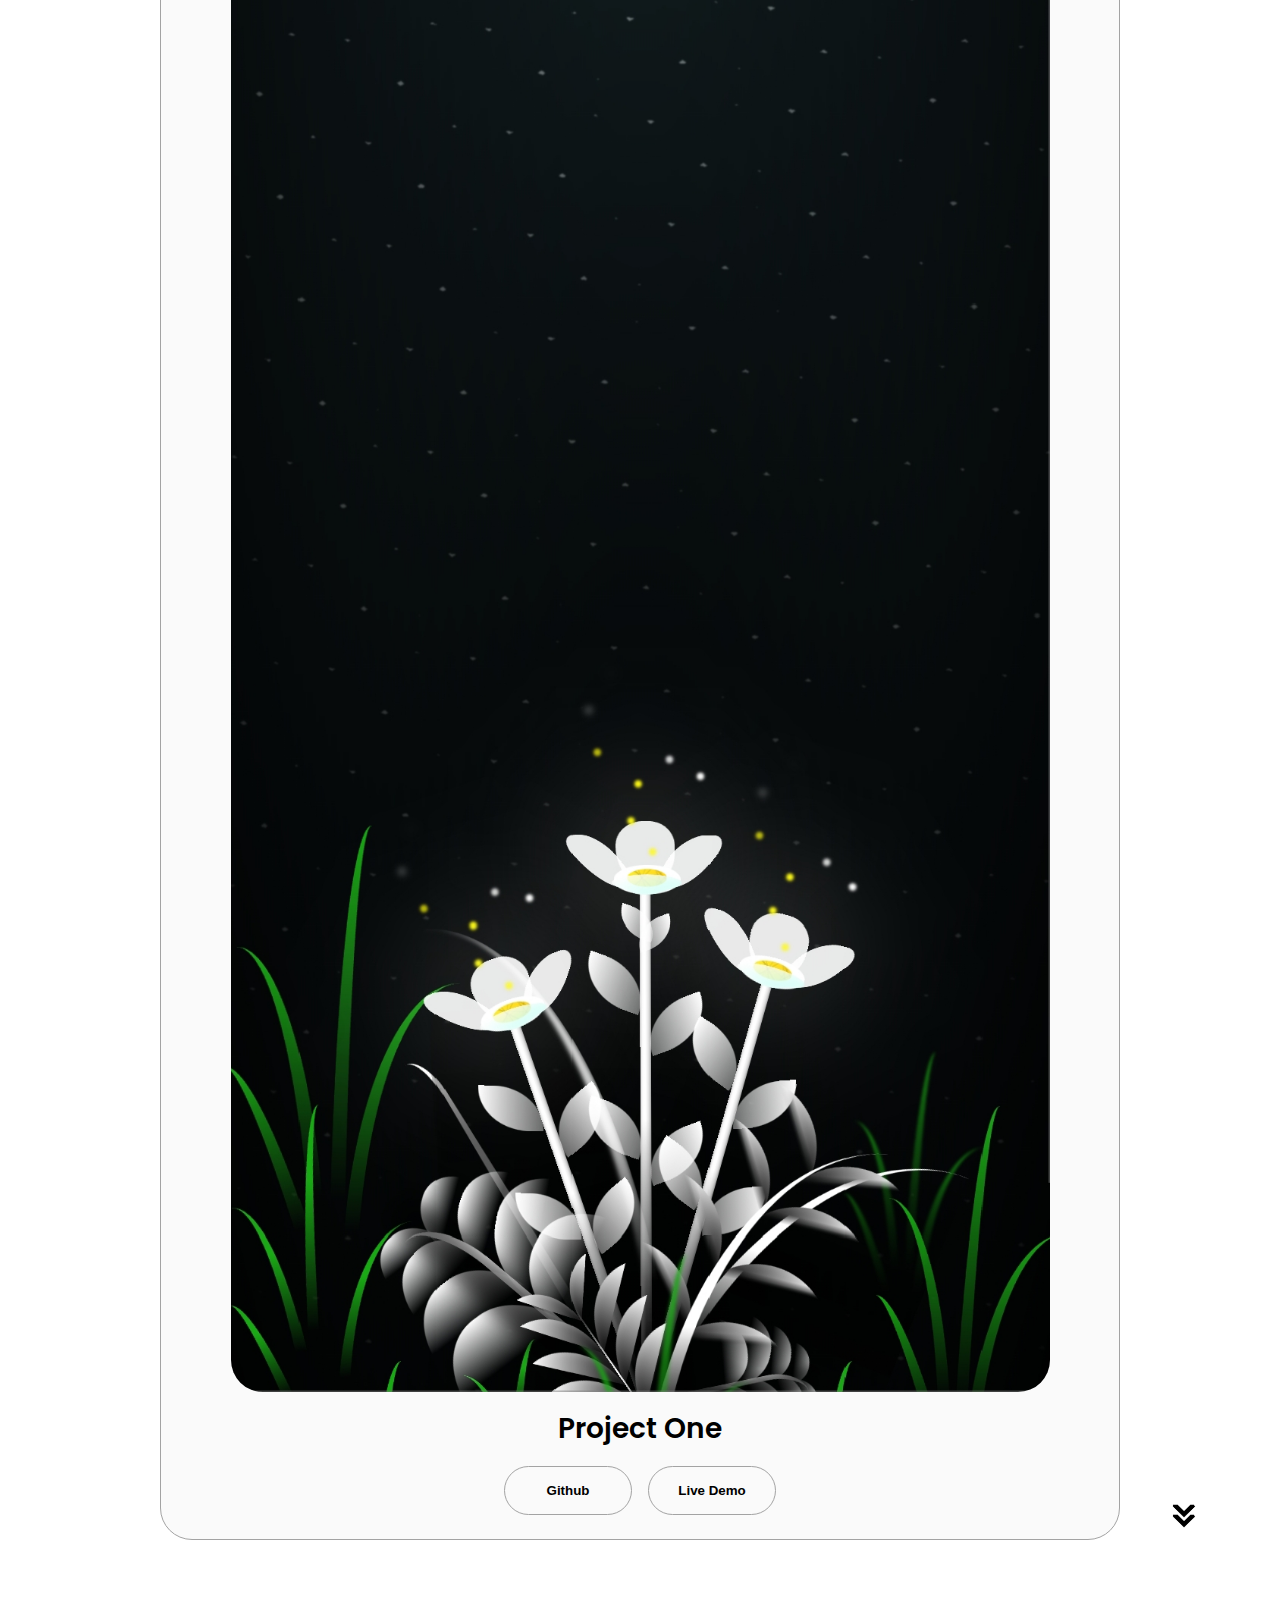
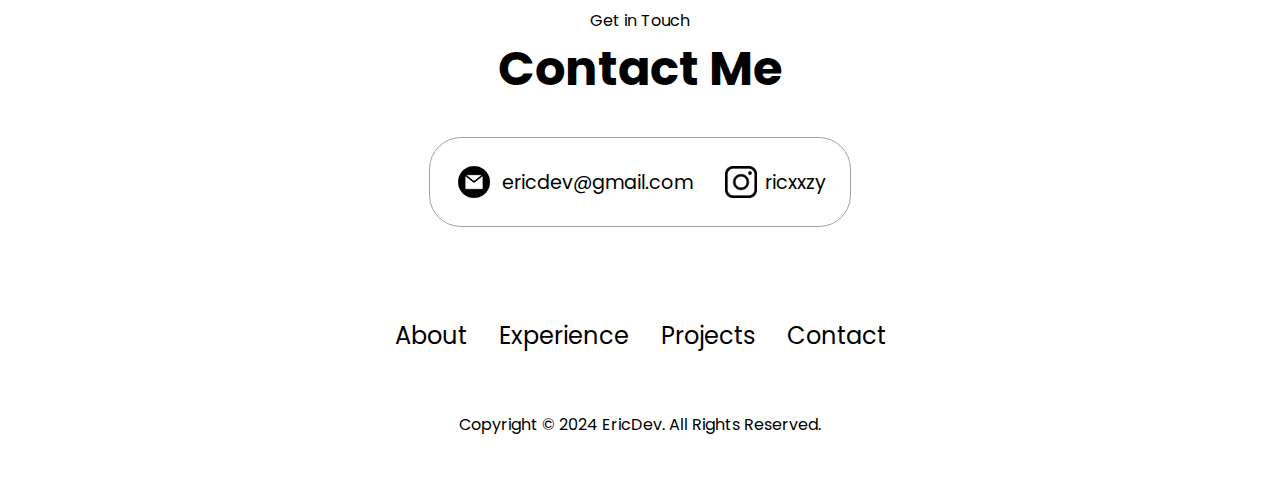
==== commit 91d4508d: "Update index.html" ====
--- a/index.html
+++ b/index.html
@@ -20,7 +20,7 @@
       <div>
         <ul class="nav-links">
           <li><a href="#about">About</a></li>
-          <li><a href="#experience">Experience</a></li>
+          <li><a href="#experience">My Hobby</a></li>
           <li><a href="#projects">Projects</a></li>
           <li><a href="#contact">Contact</a></li>
         </ul>
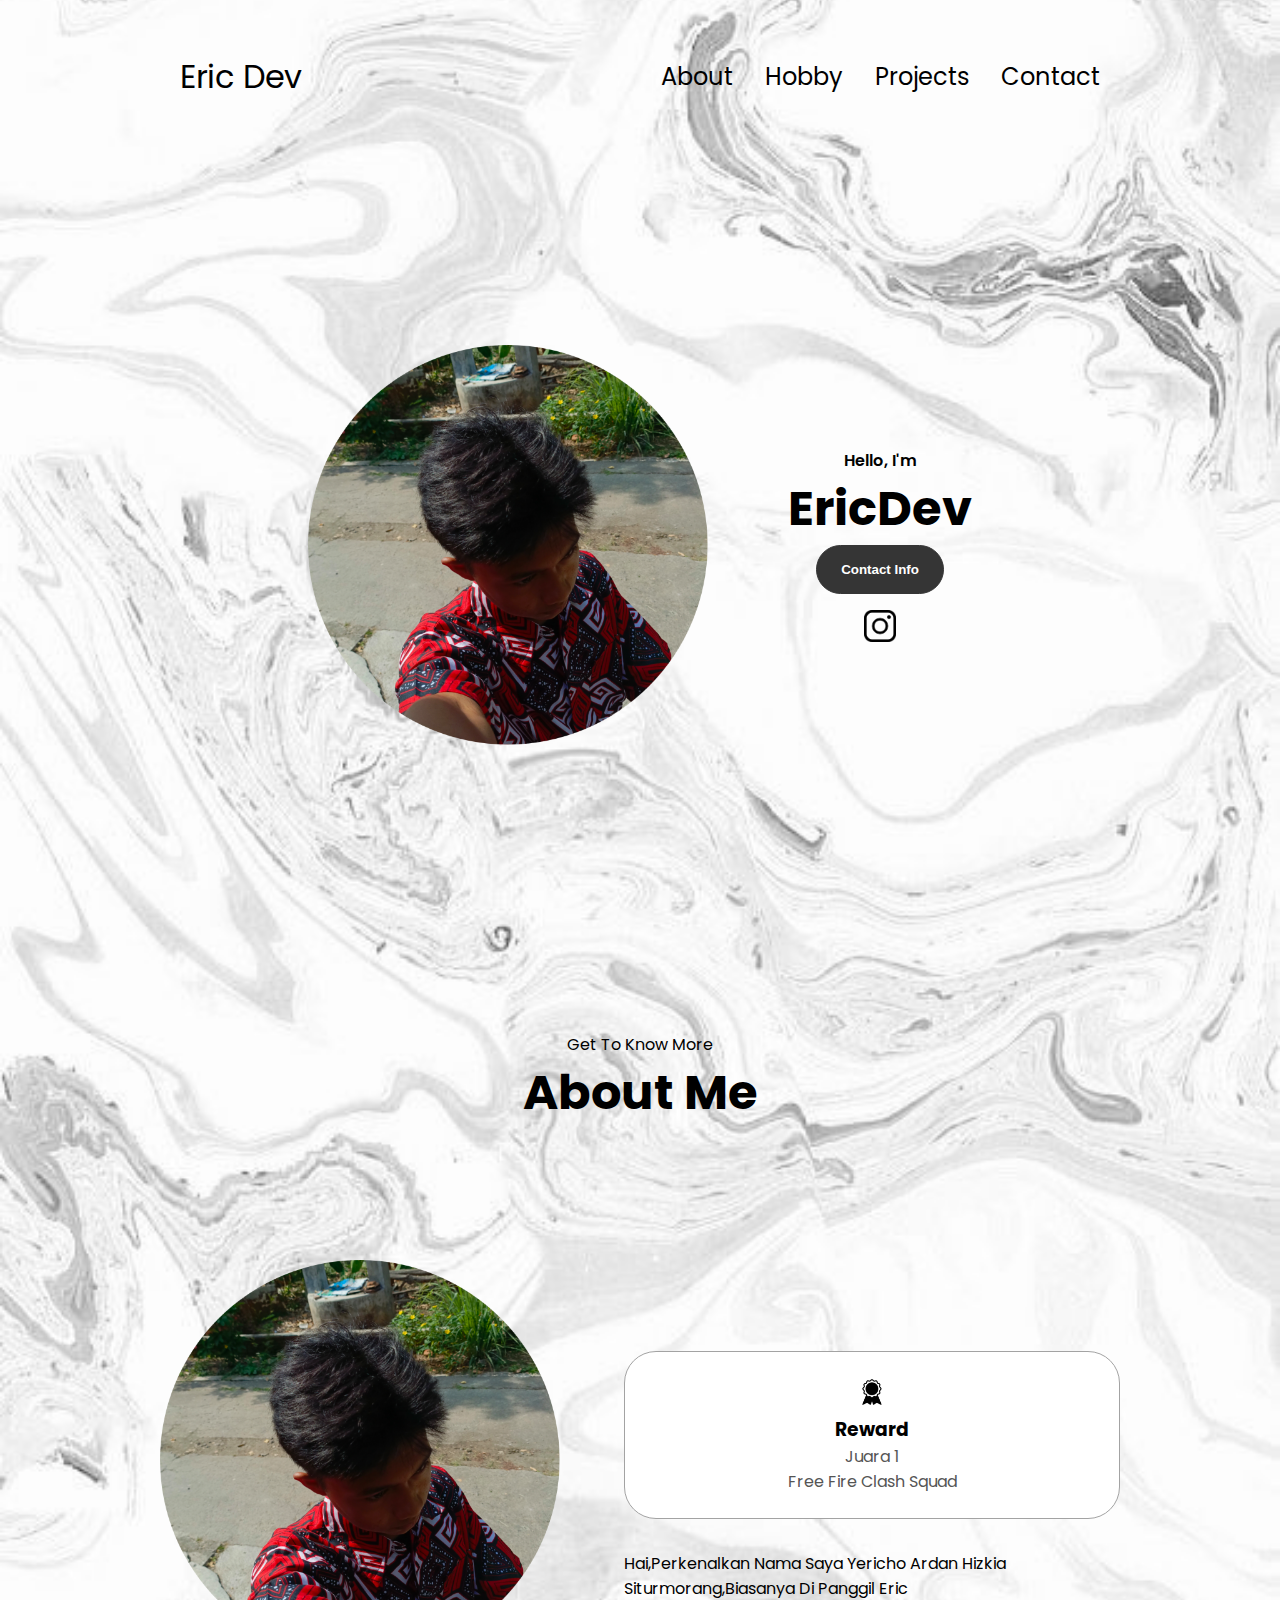
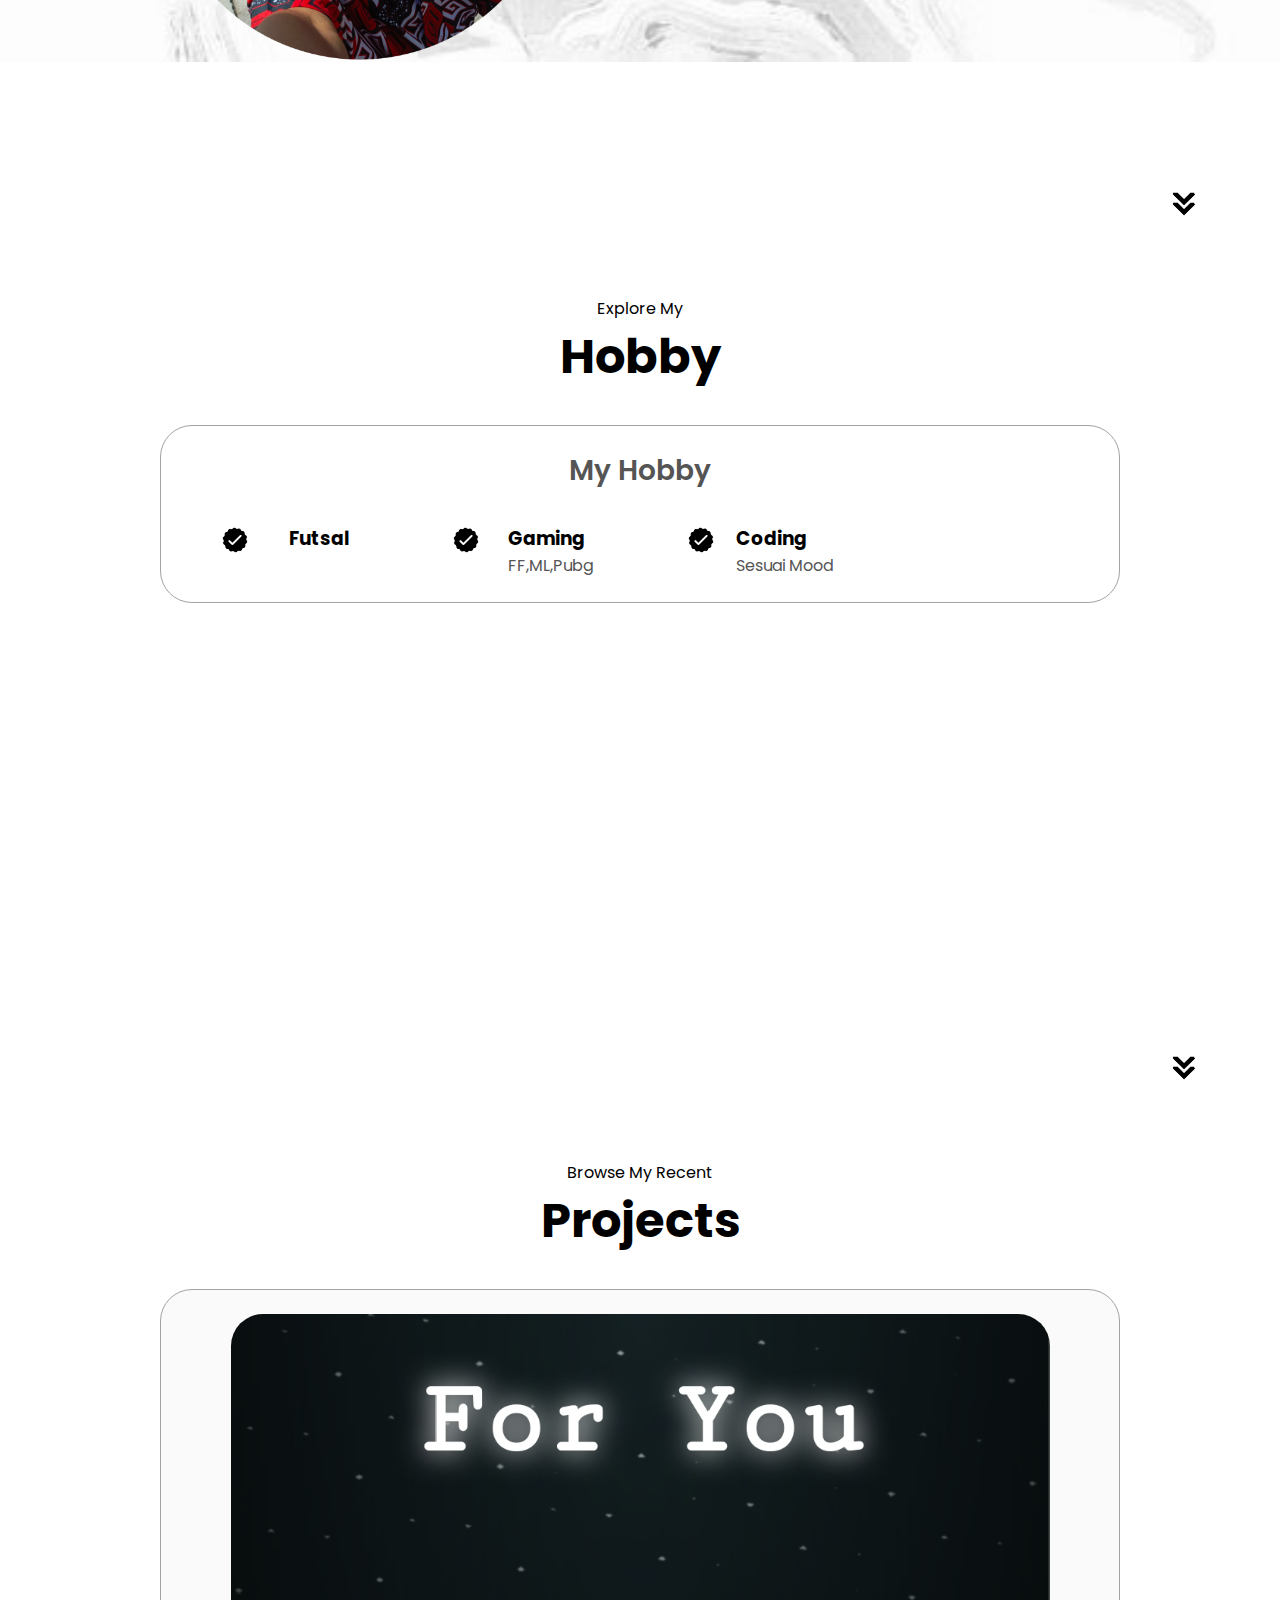
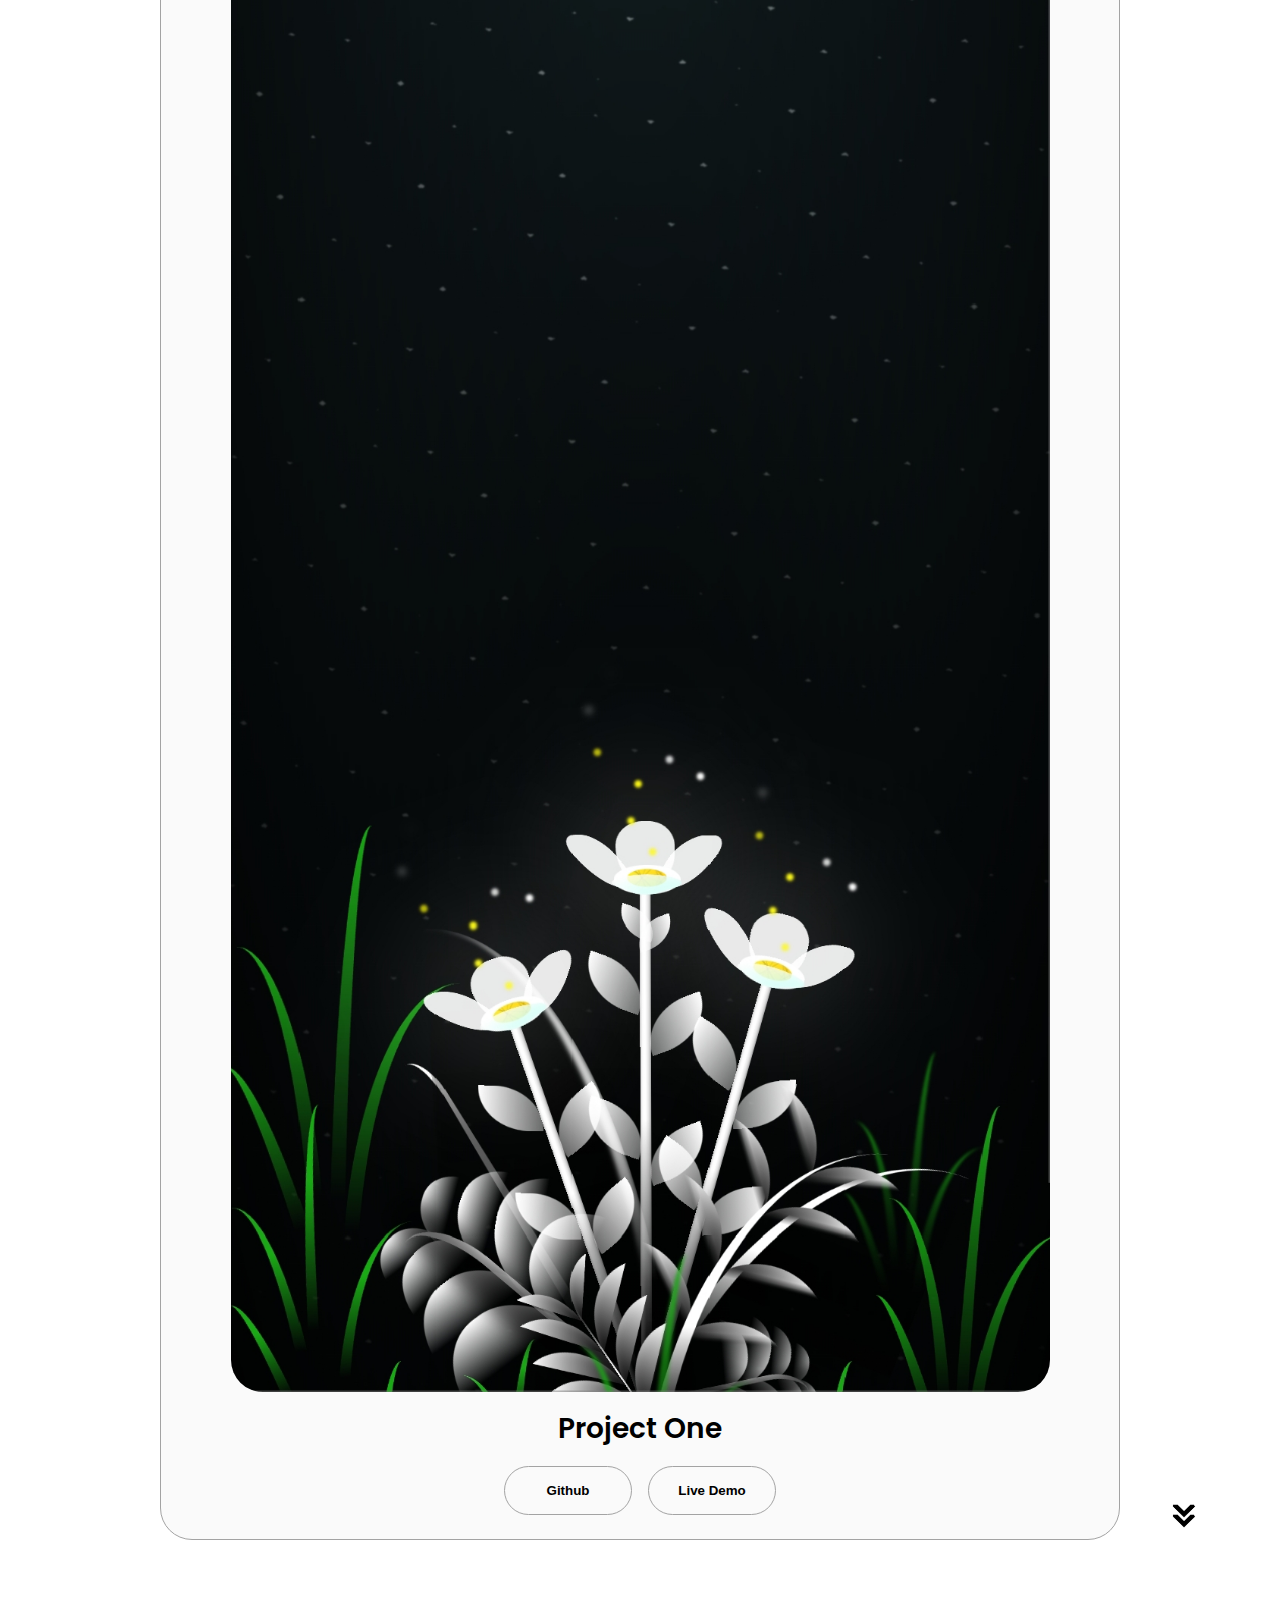
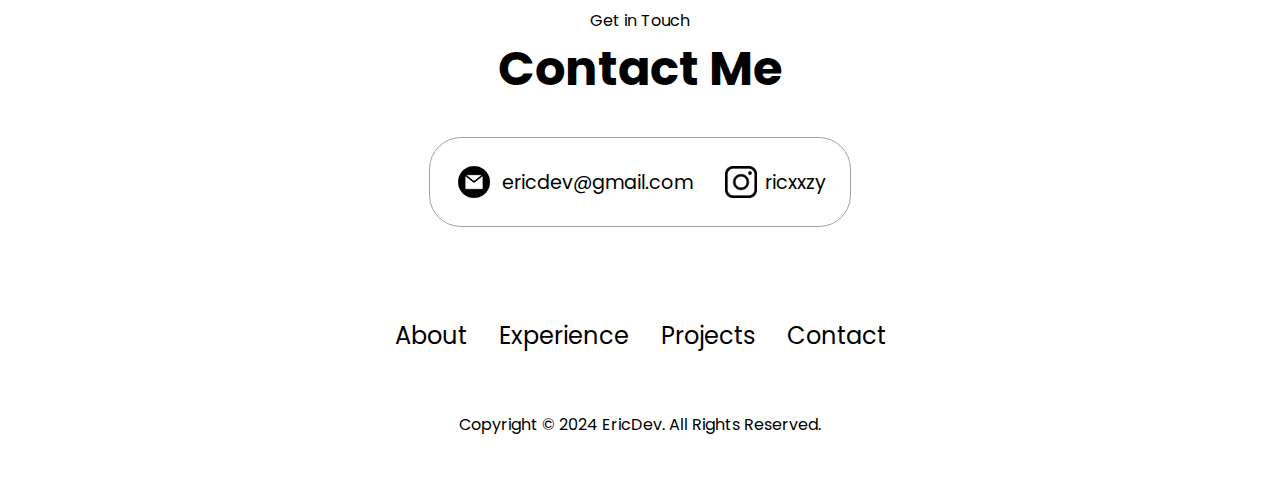
==== commit 99882147: "Update index.html" ====
--- a/index.html
+++ b/index.html
@@ -20,7 +20,7 @@
       <div>
         <ul class="nav-links">
           <li><a href="#about">About</a></li>
-          <li><a href="#experience">My Hobby</a></li>
+          <li><a href="#experience">Hobby</a></li>
           <li><a href="#projects">Projects</a></li>
           <li><a href="#contact">Contact</a></li>
         </ul>
@@ -36,7 +36,7 @@
         </div>
         <div class="menu-links">
           <li><a href="#about" onclick="toggleMenu()">About</a></li>
-          <li><a href="#experience" onclick="toggleMenu()">Experience</a></li>
+          <li><a href="#experience" onclick="toggleMenu()">Hobby</a></li>
           <li><a href="#projects" onclick="toggleMenu()">Projects</a></li>
           <li><a href="#contact" onclick="toggleMenu()">Contact</a></li>
         </div>
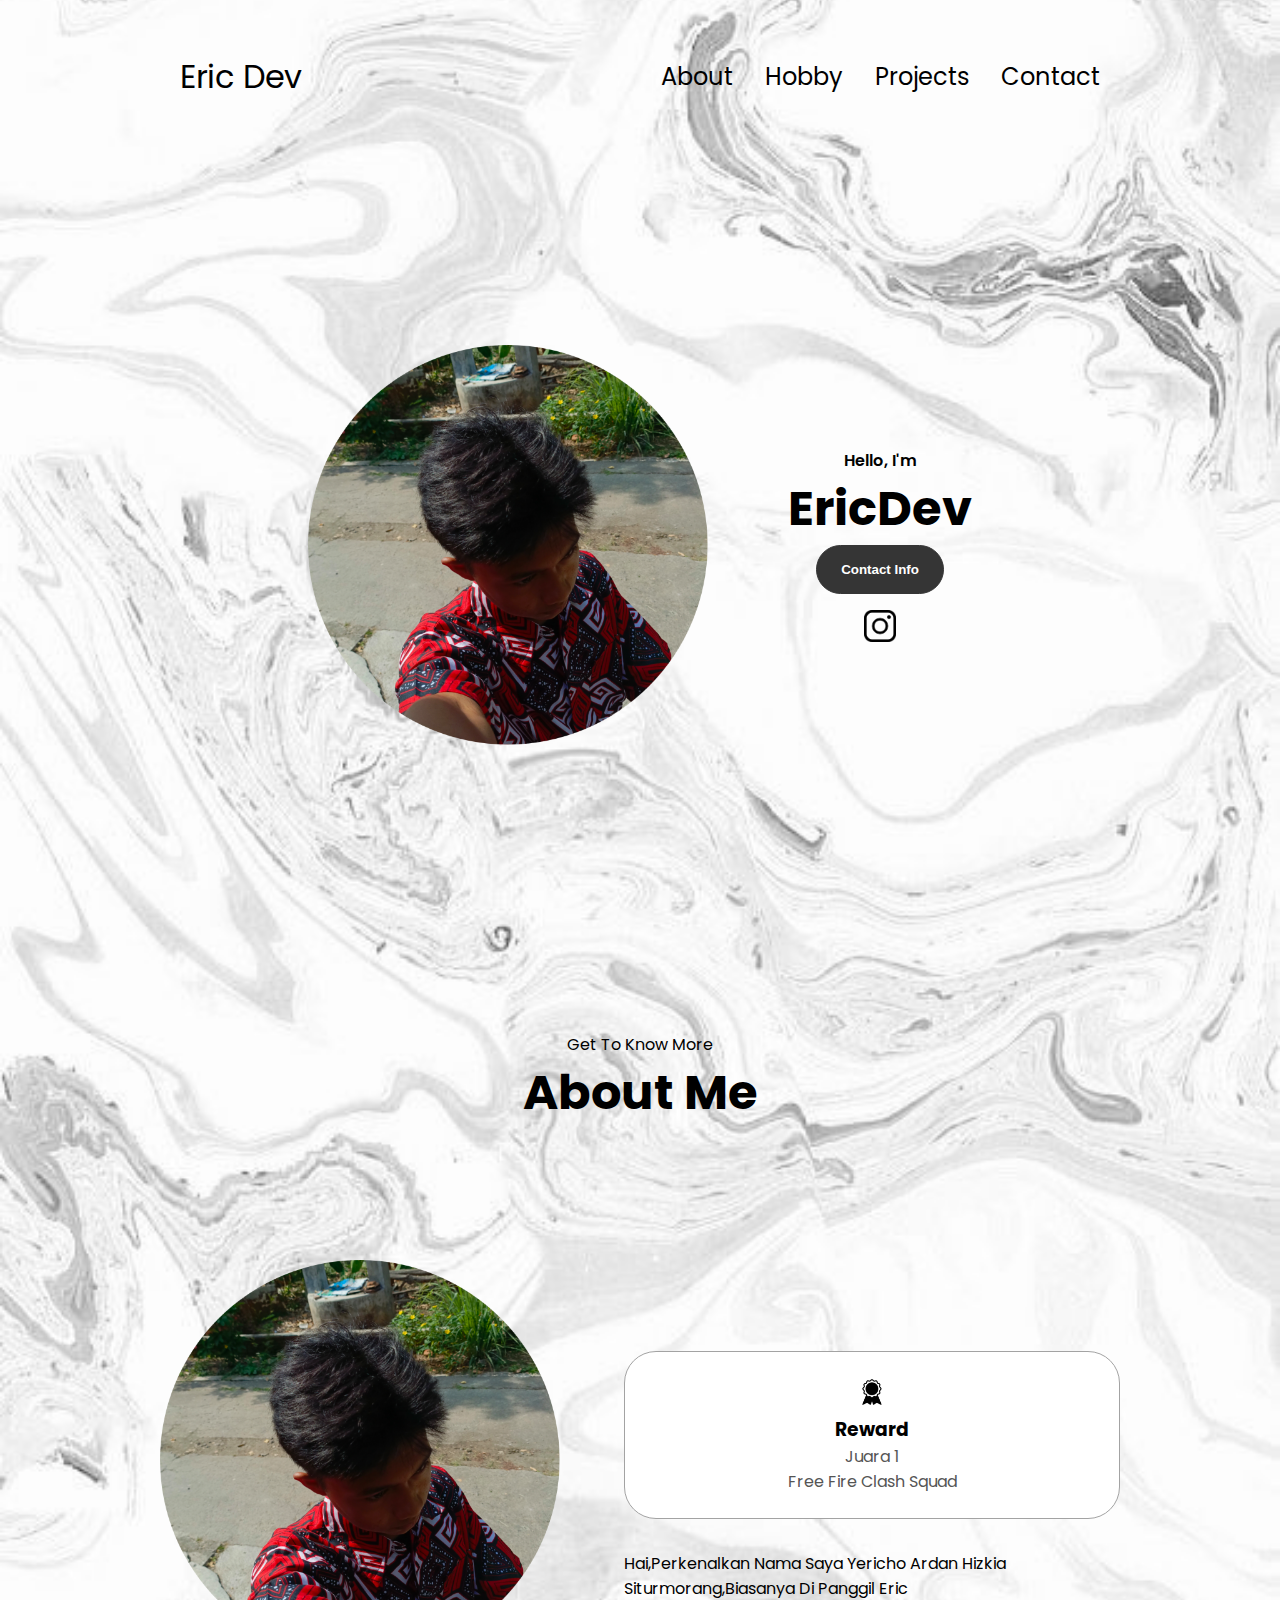
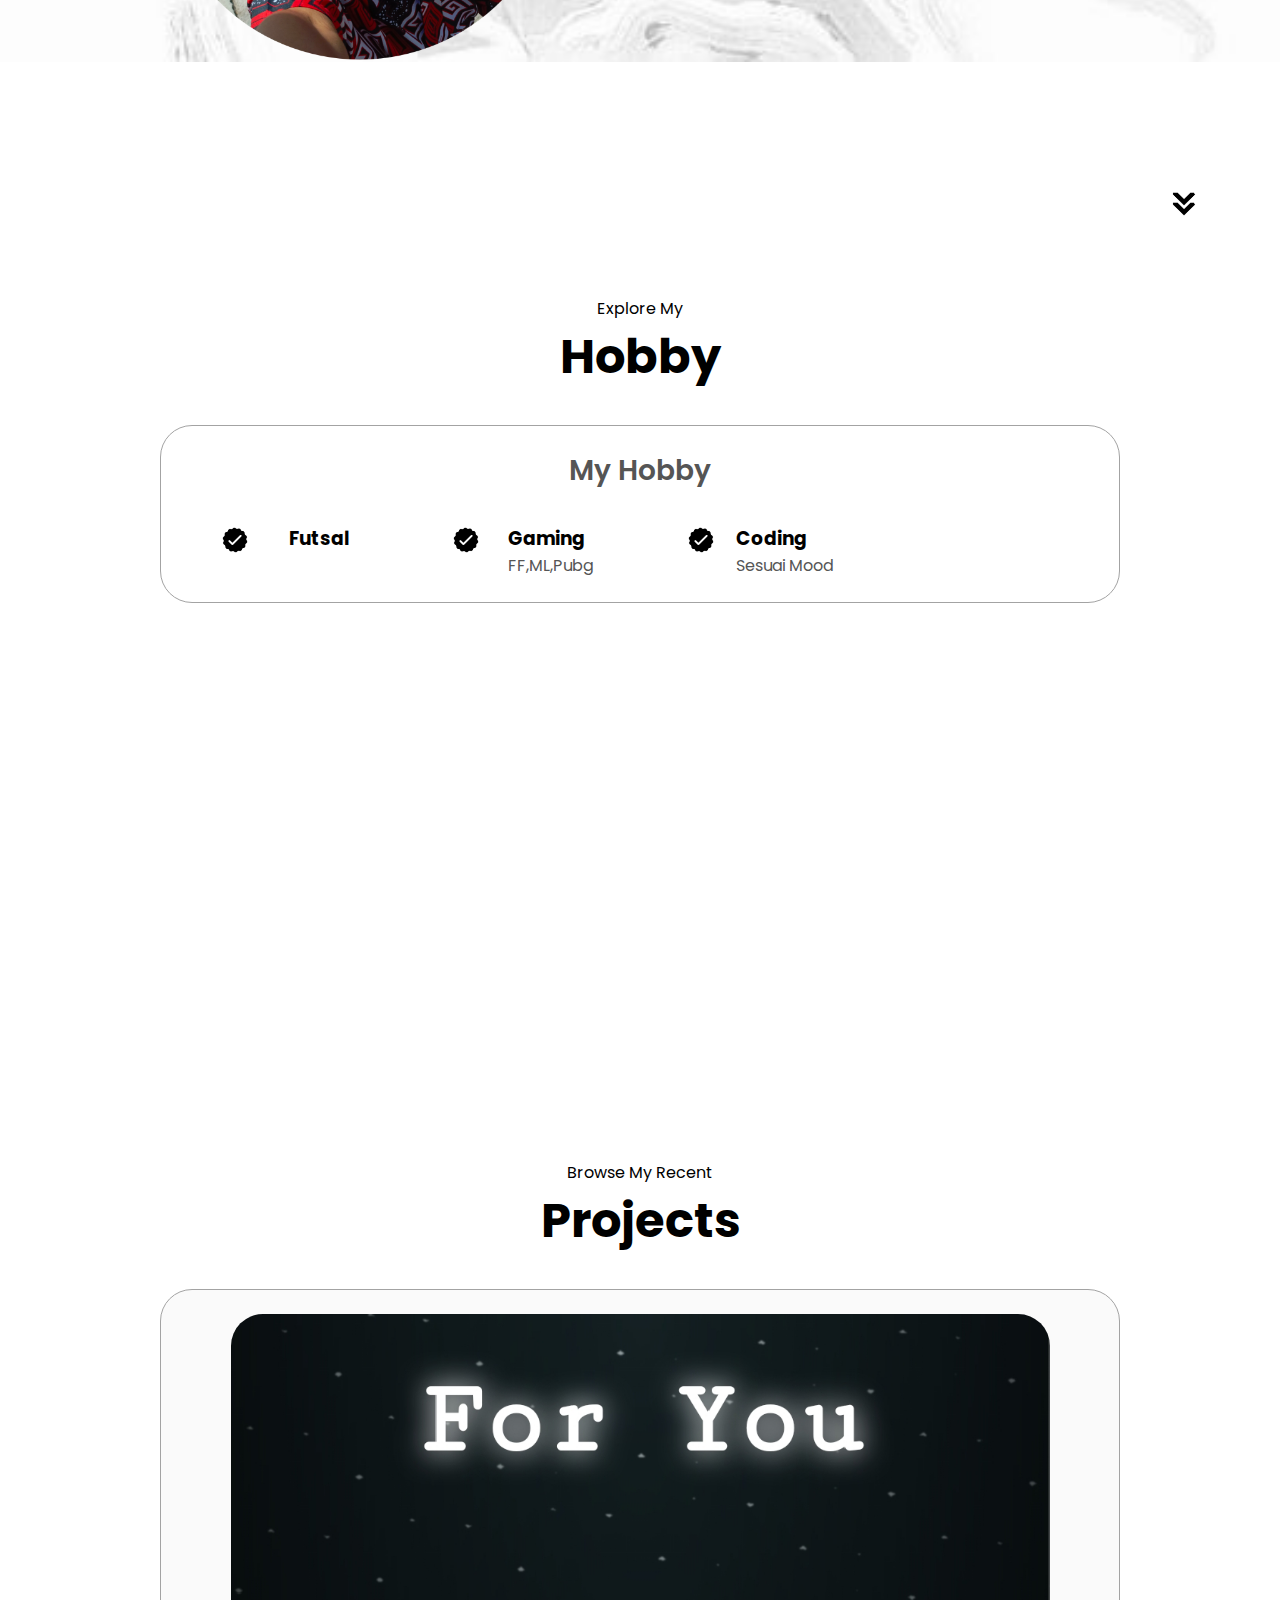
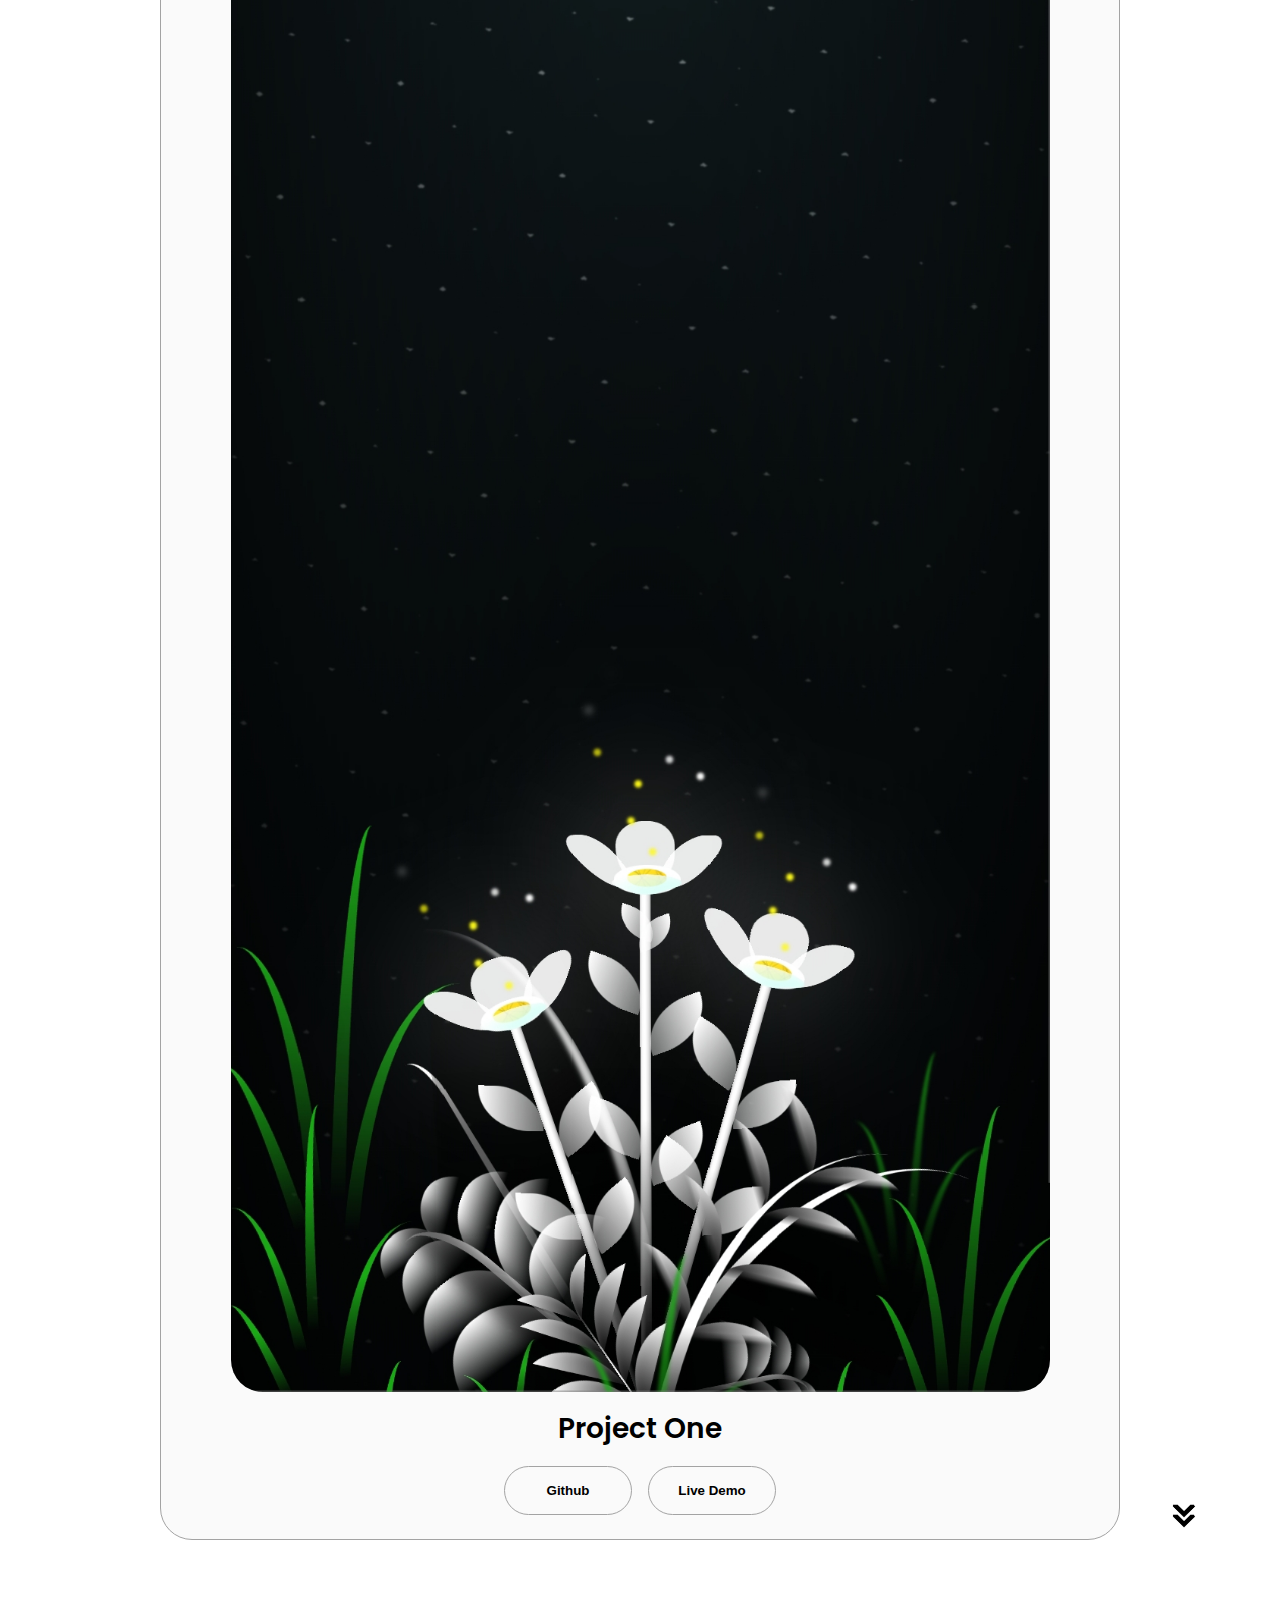
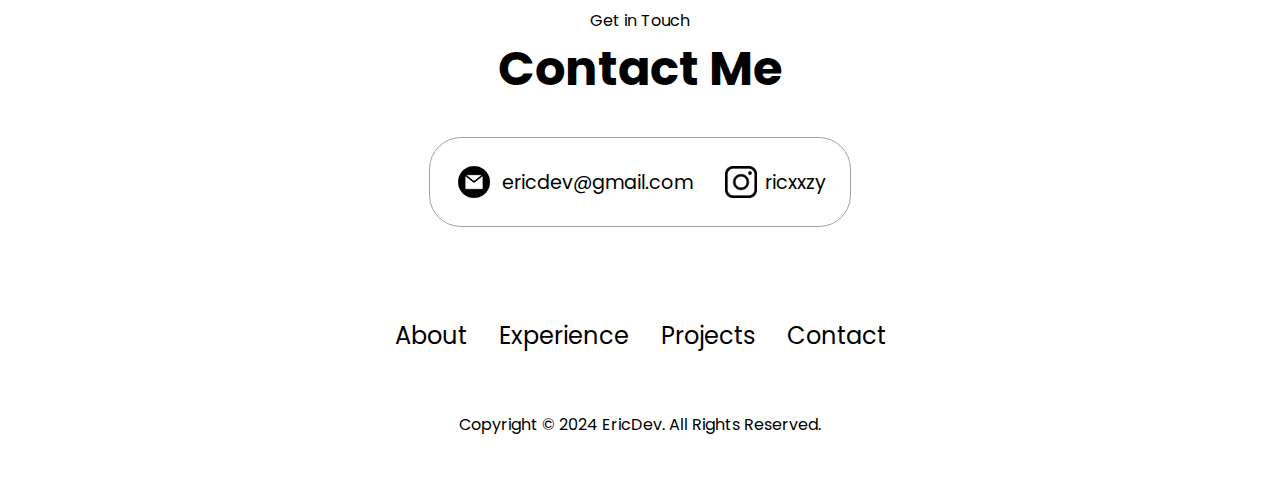
==== commit 8b94b2b7: "Update index.html" ====
--- a/index.html
+++ b/index.html
@@ -20,7 +20,7 @@
       <div>
         <ul class="nav-links">
           <li><a href="#about">About</a></li>
-          <li><a href="#experience">Hobby</a></li>
+          <li><a href="#hobby">Hobby</a></li>
           <li><a href="#projects">Projects</a></li>
           <li><a href="#contact">Contact</a></li>
         </ul>
@@ -36,7 +36,7 @@
         </div>
         <div class="menu-links">
           <li><a href="#about" onclick="toggleMenu()">About</a></li>
-          <li><a href="#experience" onclick="toggleMenu()">Hobby</a></li>
+          <li><a href="#hobby" onclick="toggleMenu()">Hobby</a></li>
           <li><a href="#projects" onclick="toggleMenu()">Projects</a></li>
           <li><a href="#contact" onclick="toggleMenu()">Contact</a></li>
         </div>
@@ -101,7 +101,7 @@
         onclick="location.href='./#experience'"
       />
     </section>
-    <section id="experience">
+    <section id="hobby">
       <p class="section__text__p1">Explore My</p>
       <h1 class="title">Hobby</h1>
       <div class="experience-details-container">
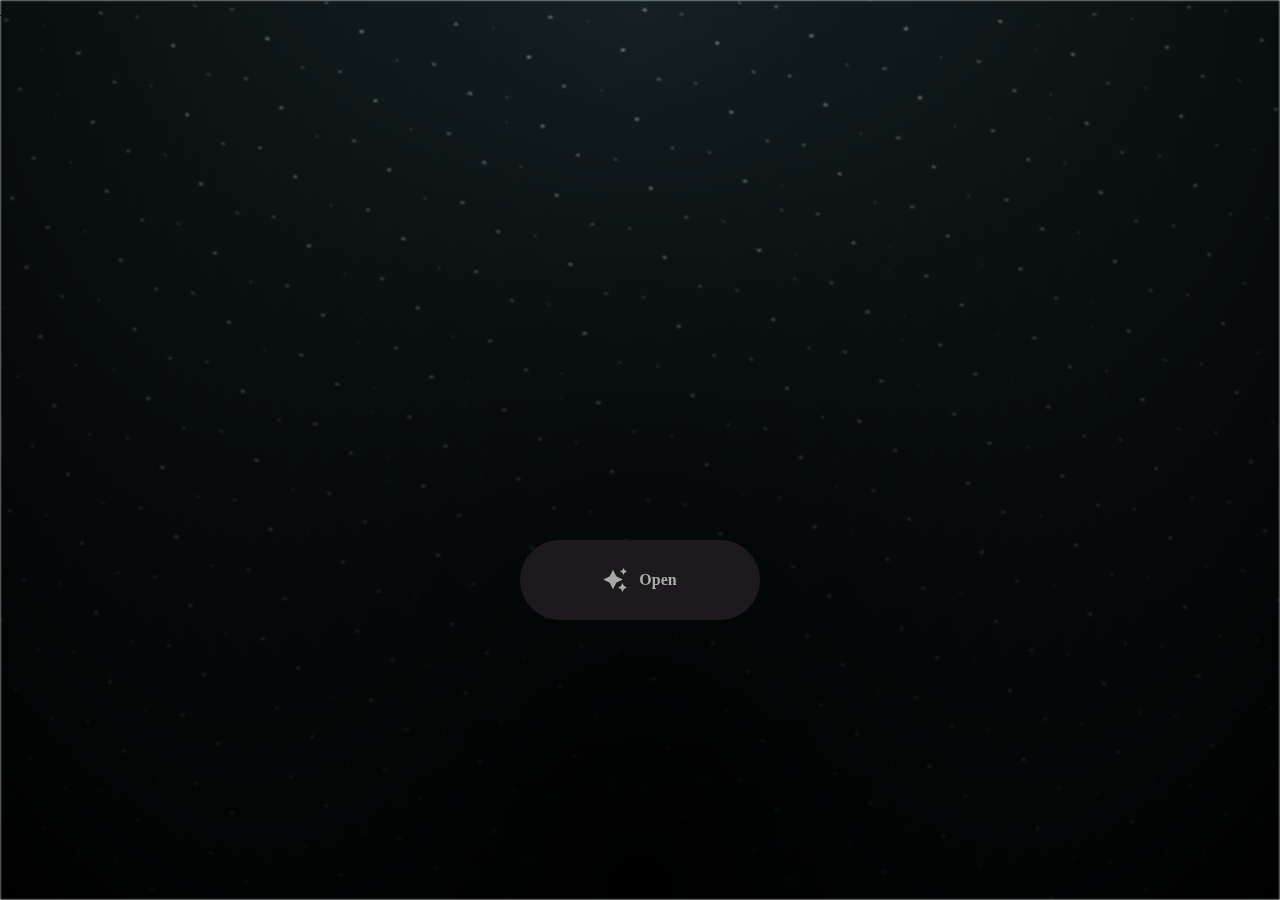
==== commit b66e07fa: "Rename welcome.html to index.html" ====
--- a/index.html
+++ b/index.html
@@ -1,230 +1,37 @@
-<!DOCTYPE html>
 <html lang="en">
-  <head>
-    <meta charset="UTF-8" />
-    <meta http-equiv="X-UA-Compatible" content="IE=edge" />
-    <meta name="viewport" content="width=device-width, initial-scale=1.0" />
-    <title>My Website</title>
-    <link rel="stylesheet" href="style.css" />
-    <link rel="stylesheet" href="background.css" />
-    <link rel="stylesheet" href="mediaqueries.css" />
-  </head>
-  <style type="text/css">
-  .text {
-    color:black;
-  }
-    </style>
-  <body>
-    <nav id="desktop-nav">
-      <div class="logo">Eric Dev</div>
-      <div>
-        <ul class="nav-links">
-          <li><a href="#about">About</a></li>
-          <li><a href="#hobby">Hobby</a></li>
-          <li><a href="#projects">Projects</a></li>
-          <li><a href="#contact">Contact</a></li>
-        </ul>
-      </div>
-    </nav>
-    <nav id="hamburger-nav">
-      <div class="logo">Welcome To My Website</div>
-      <div class="hamburger-menu">
-        <div class="hamburger-icon" onclick="toggleMenu()">
-          <span></span>
-          <span></span>
-          <span></span>
-        </div>
-        <div class="menu-links">
-          <li><a href="#about" onclick="toggleMenu()">About</a></li>
-          <li><a href="#hobby" onclick="toggleMenu()">Hobby</a></li>
-          <li><a href="#projects" onclick="toggleMenu()">Projects</a></li>
-          <li><a href="#contact" onclick="toggleMenu()">Contact</a></li>
-        </div>
-      </div>
-    </nav>
-    <section id="profile">
-      <div class="section__pic-container">
-        <img src="./assets/profile-pic.png" alt="Ericdev profile picture" />
-      </div>
-      <div class="section__text">
-        <p class="section__text__p1">Hello, I'm</p>
-        <h1 class="title">EricDev</h1>
-        <div class="btn-container">
-          <button class="btn btn-color-1" onclick="location.href='./#contact'">
-            Contact Info
-          </button>
-        </div>
-        <div id="socials-container">
-          <img
-            src="./assets/ig.png"
-            alt="My Instagram profile"
-            class="icon"
-            onclick="location.href='https://instagram.com/ricxxzy'"
-          />
-        </div>
-      </div>
-    </section>
-    <section id="about">
-      <p class="section__text__p1">Get To Know More</p>
-      <h1 class="title">About Me</h1>
-      <div class="section-container">
-        <div class="section__pic-container">
-          <img
-            src="./assets/about-pic.png"
-            alt="Profile picture"
-            class="about-pic"
-          />
-        </div>
-        <div class="about-details-container">
-          <div class="about-containers">
-            <div class="details-container">
-              <img
-                src="./assets/experience.png"
-                alt="Experience icon"
-                class="icon"
-              />
-              <h3>Reward</h3>
-              <p>Juara 1<br />Free Fire Clash Squad</p>
-            </div>
-            
-          </div>
-          <div class="text-container">
-            <p class = "text">Hai,Perkenalkan Nama Saya Yericho Ardan Hizkia Siturmorang,Biasanya Di Panggil Eric
-            </p>
-          </div>
-        </div>
-      </div>
-      <img
-        src="./assets/arrow.png"
-        alt="Arrow icon"
-        class="icon arrow"
-        onclick="location.href='./#experience'"
-      />
-    </section>
-    <section id="hobby">
-      <p class="section__text__p1">Explore My</p>
-      <h1 class="title">Hobby</h1>
-      <div class="experience-details-container">
-        <div class="about-containers">
-          <div class="details-container">
-            <h2 class="experience-sub-title">My Hobby</h2>
-            <div class="article-container">
-              <article>
-                <img
-                  src="./assets/checkmark.png"
-                  alt="Experience icon"
-                  class="icon"
-                />
-                <div>
-                  <h3>Futsal</h3>
-                </div>
-              </article>
-              <article>
-                <img
-                  src="./assets/checkmark.png"
-                  alt="Experience icon"
-                  class="icon"
-                />
-                <div>
-                  <h3>Gaming</h3>
-                  <p>FF,ML,Pubg</p>
-                </div>
-              </article>
-              <article>
-                <img
-                  src="./assets/checkmark.png"
-                  alt="Experience icon"
-                  class="icon"
-                />
-                <div>
-                  <h3>Coding</h3>
-                  <p>Sesuai Mood</p>
-                </div>
-              </article>
-              <article>
-                <div>
-        </div>
-      </div>
-      <img
-        src="./assets/arrow.png"
-        alt="Arrow icon"
-        class="icon arrow"
-        onclick="location.href='./#projects'"
-      />
-    </section>
-    <section id="projects">
-      <p class="section__text__p1">Browse My Recent</p>
-      <h1 class="title">Projects</h1>
-      <div class="experience-details-container">
-        <div class="about-containers">
-          <div class="details-container color-container">
-            <div class="article-container">
-              <img
-                src="./assets/project-1.png"
-                alt="Project 1"
-                class="project-img"
-              />
-            </div>
-            <h2 class="experience-sub-title project-title">Project One</h2>
-            <div class="btn-container">
-              <button
-                class="btn btn-color-2 project-btn"
-                onclick="location.href='https://github.com/'"
-              >
-                Github
-              </button>
-              <button
-                class="btn btn-color-2 project-btn"
-                onclick="location.href='https://ericdev-flowers.vercel.app/?fbclid=PAZXh0bgNhZW0CMTEAAaYClz8H4-Y7DY9IBURVRa41M6lvwmF_XCbCijLH_GKK-dibn9bnYr5woXQ_aem_QHNn-zmM6nNwfSq09KwP0Q'"
-              >
-                Live Demo
-              </button>
-            </div>
-          </div>
-        </div>
-      </div>
-      <img
-        src="./assets/arrow.png"
-        alt="Arrow icon"
-        class="icon arrow"
-        onclick="location.href='./#contact'"
-      />
-    </section>
-    <section id="contact">
-      <p class="section__text__p1">Get in Touch</p>
-      <h1 class="title">Contact Me</h1>
-      <div class="contact-info-upper-container">
-        <div class="contact-info-container">
-          <img
-            src="./assets/email.png"
-            alt="Email icon"
-            class="icon contact-icon email-icon"
-          />
-          <p><a href="ericdev@gmail.com">ericdev@gmail.com</a></p>
-        </div>
-        <div class="contact-info-container">
-          <img
-            src="./assets/ig.png"
-            alt="Instagram icon"
-            class="icon contact-icon"
-          />
-          <p><a href="https://www.instagram.com/ricxxzy">ricxxzy</a></p>
-        </div>
-      </div>
-    </section>
-    <footer>
-      <nav>
-        <div class="nav-links-container">
-          <ul class="nav-links">
-            <li><a href="#about">About</a></li>
-            <li><a href="#experience">Experience</a></li>
-            <li><a href="#projects">Projects</a></li>
-            <li><a href="#contact">Contact</a></li>
-          </ul>
-        </div>
-      </nav>
-      <p class = "text">Copyright &#169; 2024 EricDev. All Rights Reserved.</p>
-    </footer>
-    <script src="script.js"></script>
-  </body>
+
+<head>
+  <meta charset="UTF-8">
+  <meta name="viewport" content="width=device-width, initial-scale=1.0">
+  <link rel="stylesheet" href="index.css">
+  
+<div class='console-container'><span id='text'></span><div class='console-underscore' id='console'>&#95;</div></div>
+
+  <!-- Document Title -->
+  <title>Welcome To My Website</title>
+</head>
+
+<body>
+  <!-- Background -->
+  <div class="night"></div>
+
+  <!-- Title -->
+  <h1 class="title"></h1>
+
+  <!-- Button -->
+  <div style="position: absolute; top: 60vh; width: 100%; display: flex; justify-content: center;">
+    <a href="index.html" class="btn">
+      <svg height="24" width="24" fill="#FFFFFF" viewBox="0 0 24 24" data-name="Layer 1" id="Layer_1" class="sparkle">
+        <path
+          d="M10,21.236,6.755,14.745.264,11.5,6.755,8.255,10,1.764l3.245,6.491L19.736,11.5l-6.491,3.245ZM18,21l1.5,3L21,21l3-1.5L21,18l-1.5-3L18,18l-3,1.5ZM19.333,4.667,20.5,7l1.167-2.333L24,3.5,21.667,2.333,20.5,0,19.333,2.333,17,3.5Z">
+        </path>
+      </svg>
+
+      <span class="text">Open</span>
+    </a>
+  </div>
+
+  <script src="index.js"></script>
+</body>
+
 </html>
--- a/index.css
+++ b/index.css
@@ -0,0 +1,111 @@
+*,
+*::after,
+*::before {
+  padding: 0;
+  margin: 0;
+  box-sizing: border-box;
+}
+
+:root {
+  --dark-color: #000;
+}
+
+.night {
+  position: fixed;
+  left: 50%;
+  top: 0;
+  transform: translateX(-50%);
+  width: 100%;
+  height: 100%;
+  filter: blur(0.1vmin);
+  background-image: radial-gradient(ellipse at top, transparent 0%, var(--dark-color)), radial-gradient(ellipse at bottom, var(--dark-color), rgba(145, 233, 255, 0.2)), repeating-linear-gradient(220deg, rgb(0, 0, 0) 0px, rgb(0, 0, 0) 19px, transparent 19px, transparent 22px), repeating-linear-gradient(189deg, rgb(0, 0, 0) 0px, rgb(0, 0, 0) 19px, transparent 19px, transparent 22px), repeating-linear-gradient(148deg, rgb(0, 0, 0) 0px, rgb(0, 0, 0) 19px, transparent 19px, transparent 22px), linear-gradient(90deg, rgb(255, 255, 250), rgb(240, 240, 240));
+}
+
+.title {
+  position: absolute;
+  top: 0;
+  left: 0;
+  color: white;
+  font-family: 'Courier New', Courier, monospace;
+
+  display: flex;
+  flex-wrap: wrap;
+  justify-content: center;
+  align-content: center;
+  align-items: center;
+
+  width: 100%;
+  height: 100vh;
+  text-shadow: 0 0 20px white;
+  letter-spacing: 0px;
+}
+
+@media (min-width: 500px) {
+  .title {
+    letter-spacing: 20px;
+  }
+}
+
+@keyframes typing {
+  from {
+    opacity: 0;
+  }
+
+  to {
+    opacity: 1;
+  }
+}
+
+/* Terapkan animasi dengan delay */
+.title span {
+  opacity: 0;
+  animation: typing 1s ease forwards;
+  animation-delay: var(--delay);
+}
+
+a {
+  text-decoration: none;
+}
+
+.btn {
+  border: none;
+  width: 15em;
+  height: 5em;
+  border-radius: 3em;
+  display: flex;
+  justify-content: center;
+  align-items: center;
+  gap: 12px;
+  background: #1C1A1C;
+  cursor: pointer;
+  transition: all 450ms ease-in-out;
+}
+
+.sparkle {
+  fill: #AAAAAA;
+  transition: all 800ms ease;
+}
+
+.text {
+  font-weight: 600;
+  color: #AAAAAA;
+  font-size: medium;
+}
+
+.btn:hover {
+  background: linear-gradient(0deg, #A47CF3, #683FEA);
+  box-shadow: inset 0px 1px 0px 0px rgba(255, 255, 255, 0.4),
+    inset 0px -4px 0px 0px rgba(0, 0, 0, 0.2),
+    0px 0px 0px 4px rgba(255, 255, 255, 0.2),
+    0px 0px 180px 0px #9917FF;
+  transform: translateY(-2px);
+}
+
+.btn:hover .text {
+  color: white;
+}
+
+.btn:hover .sparkle {
+  fill: white;
+  transform: scale(1.2);
+}